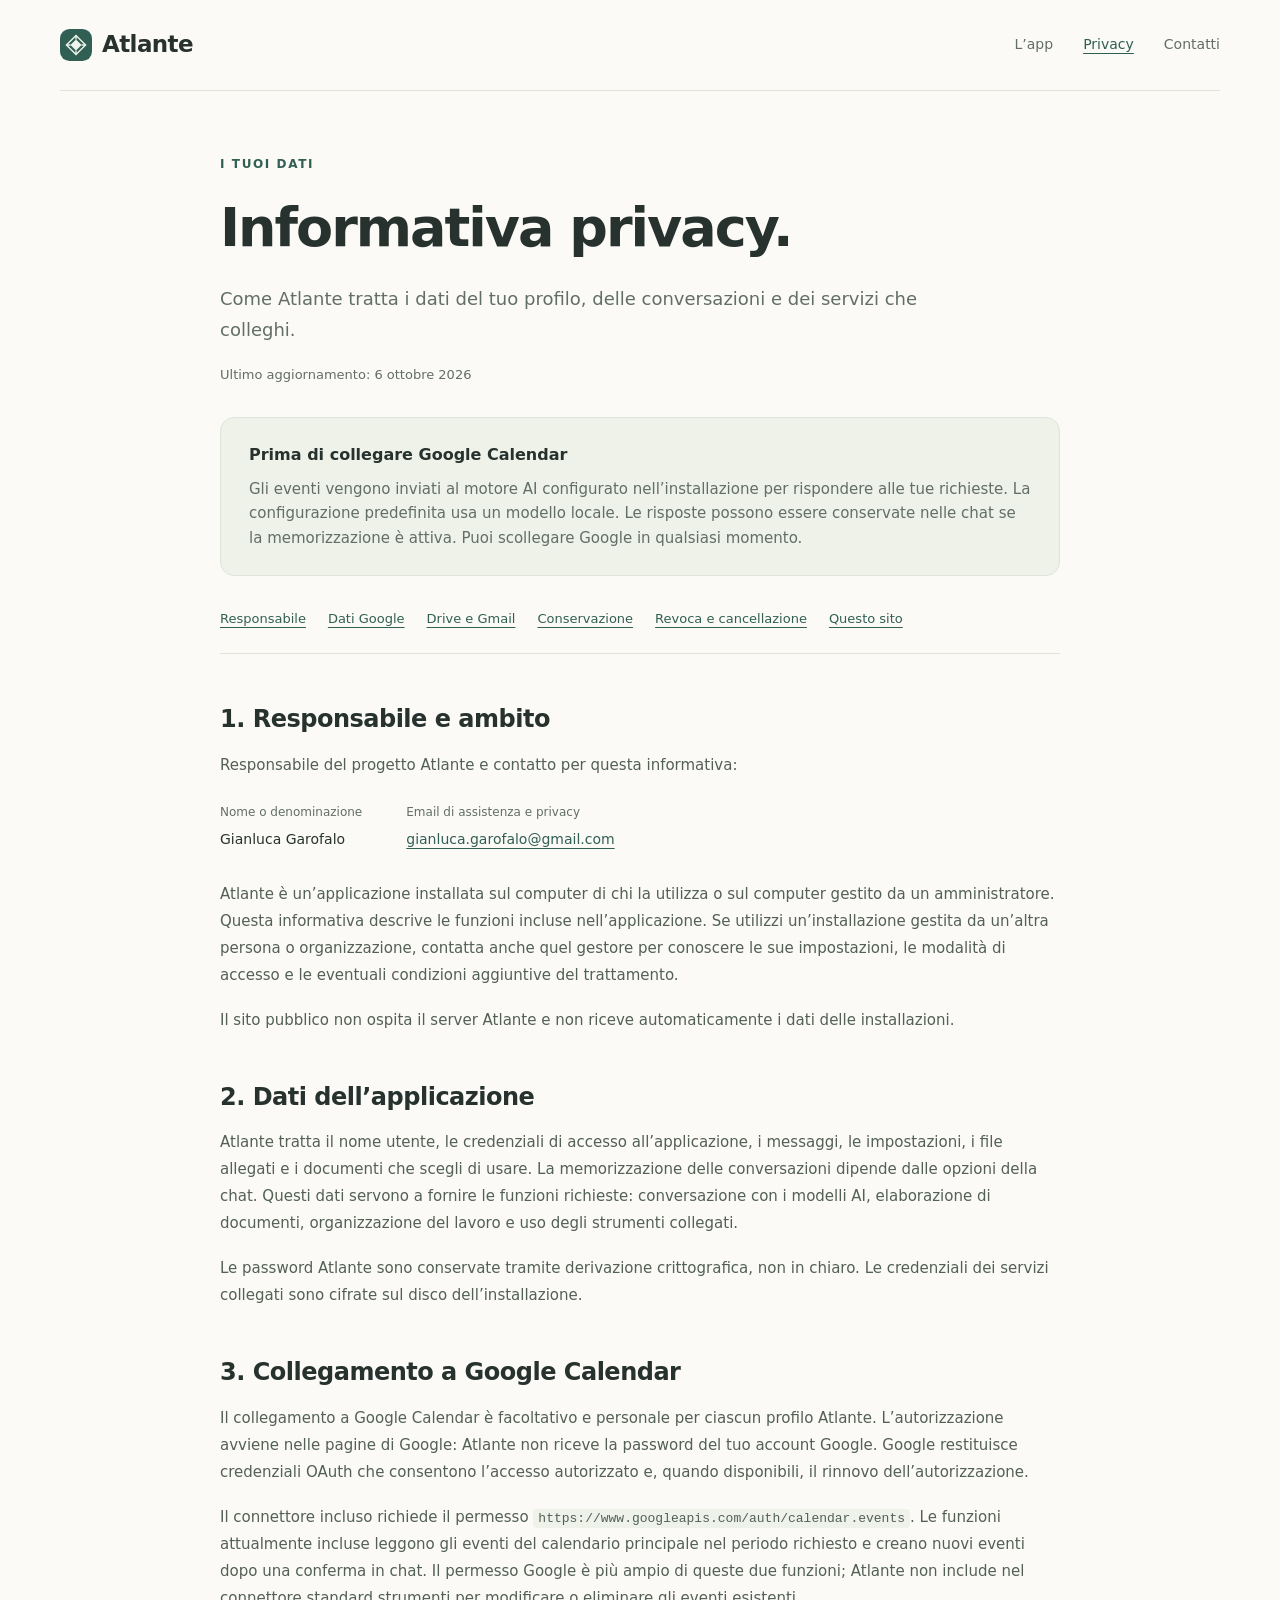
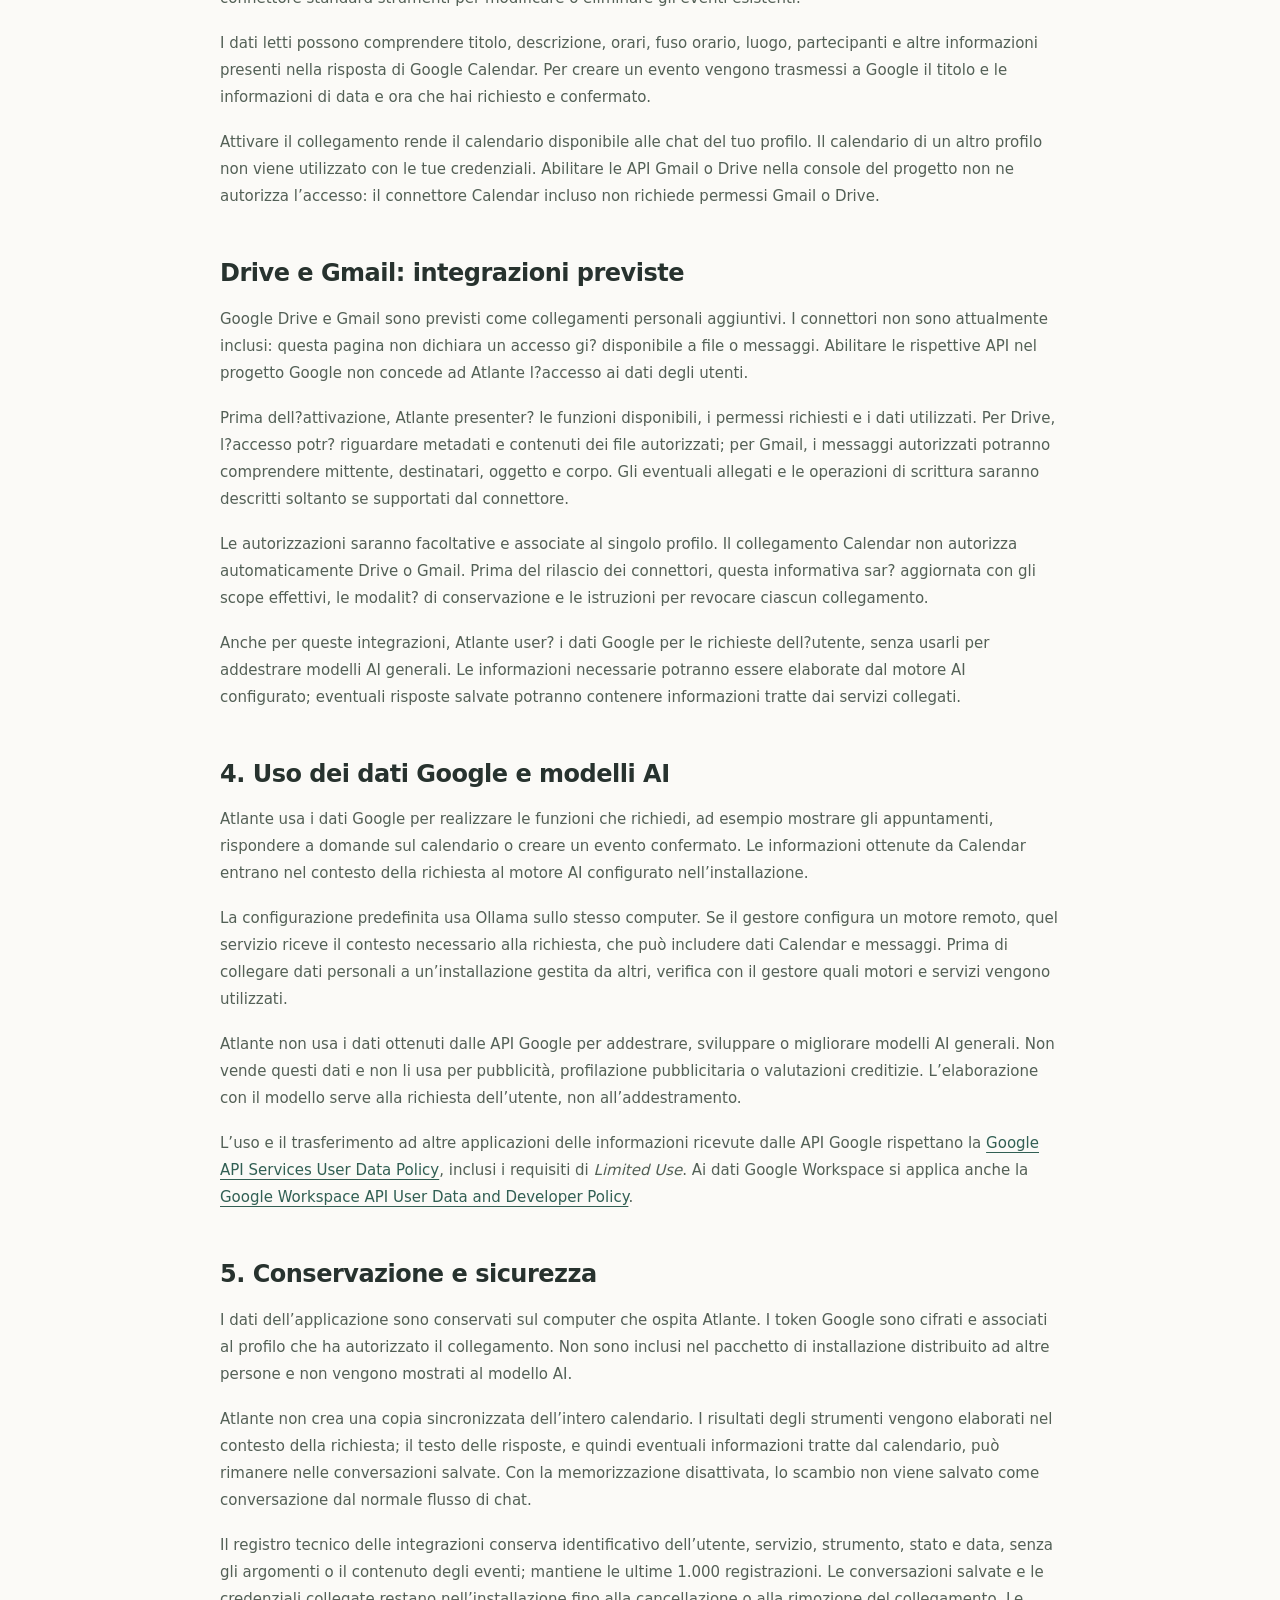
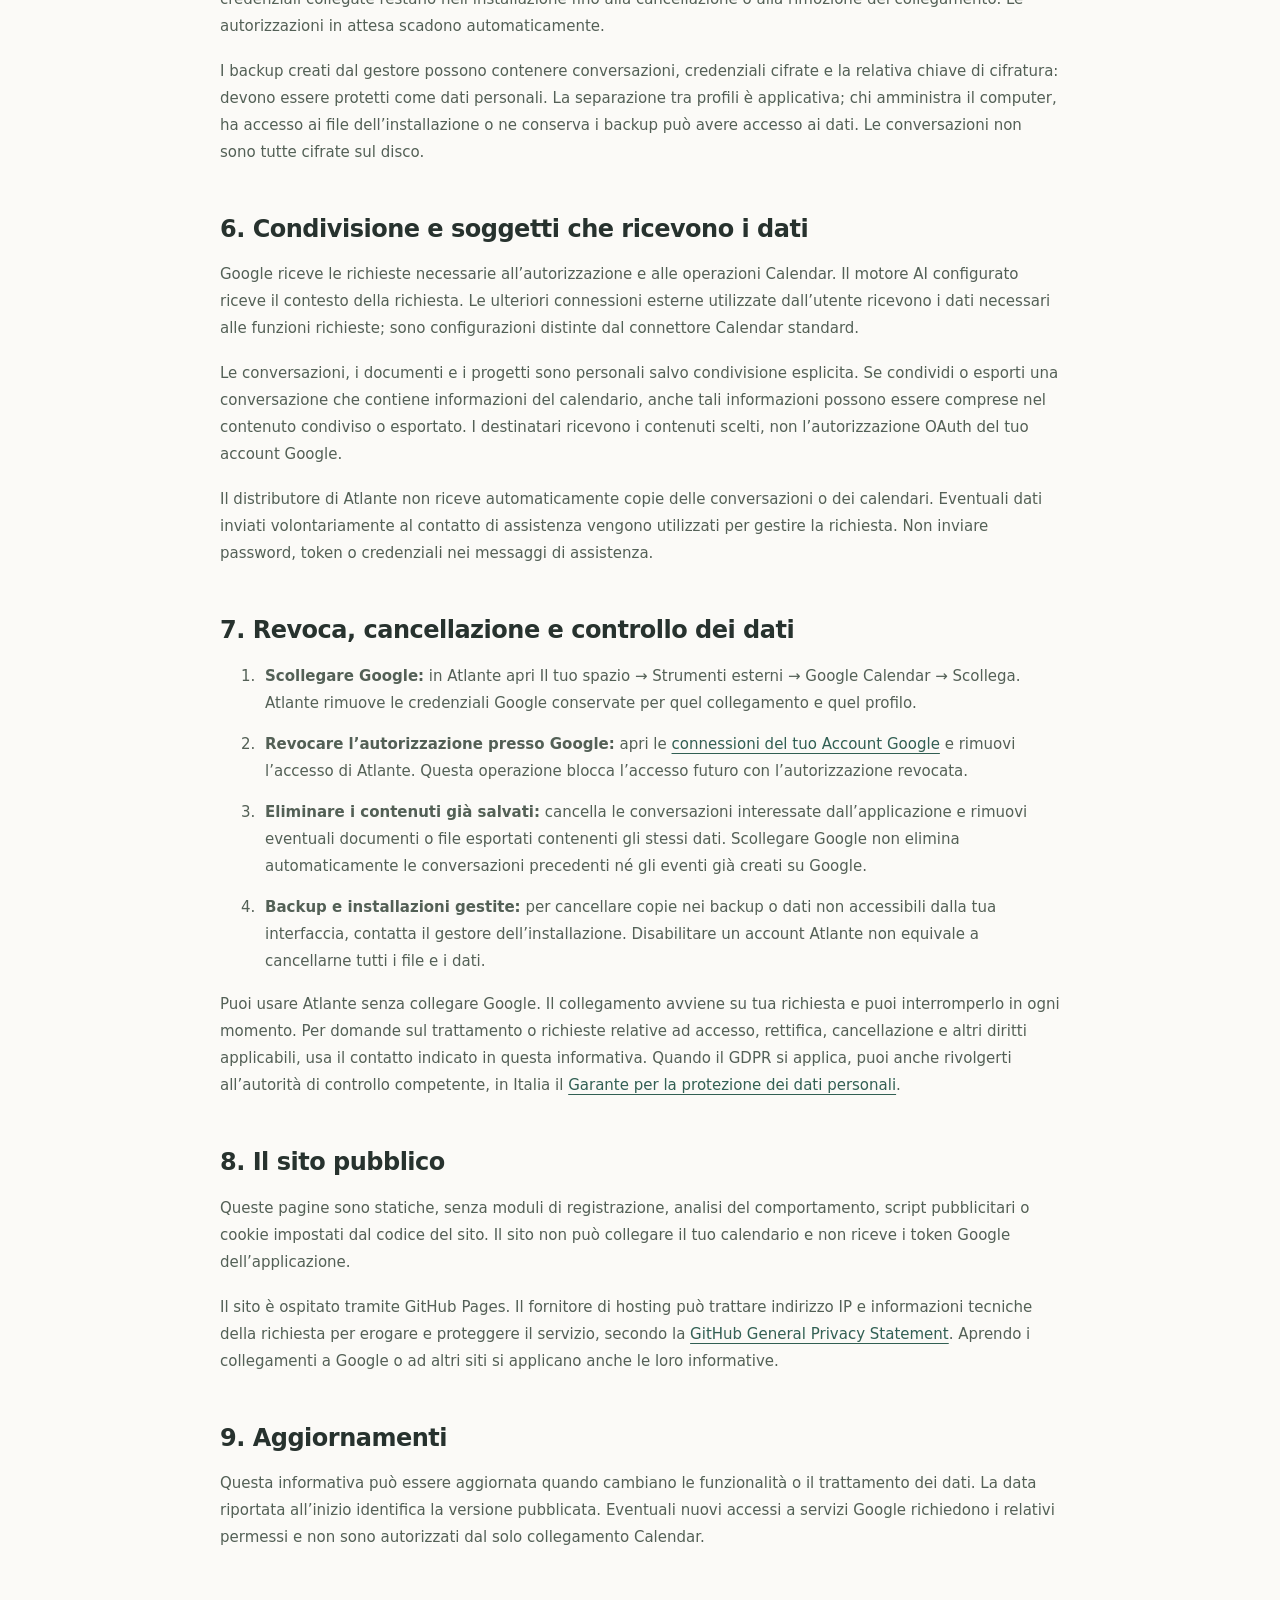
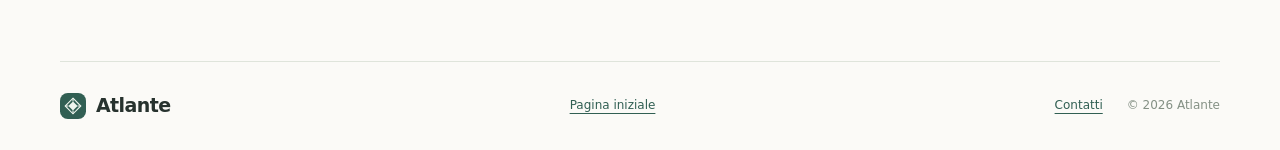
==== privacy.html @ 9aa2f5c4 "primo upload" ====
<!doctype html>
<html lang="it">
<head><meta charset="utf-8"><meta name="viewport" content="width=device-width,initial-scale=1"><meta name="description" content="Come Atlante accede, usa, conserva e condivide i dati dell’app e di Google Calendar."><meta name="theme-color" content="#315f53"><title>Informativa privacy — Atlante</title><link rel="icon" href="assets/mark.svg" type="image/svg+xml"><link rel="stylesheet" href="assets/style.css"></head>
<body><a class="skip" href="#contenuto">Vai al contenuto</a><header class="header wrap"><a class="brand" href="index.html"><img src="assets/mark.svg" alt="" width="32" height="32">Atlante</a><nav aria-label="Navigazione principale"><a href="index.html">L’app</a><a href="privacy.html" aria-current="page">Privacy</a><a href="index.html#contatti">Contatti</a></nav></header>
<main id="contenuto" class="wrap legal"><div class="legal-heading"><p class="eyebrow">I tuoi dati</p><h1>Informativa privacy.</h1><p class="lead">Come Atlante tratta i dati del tuo profilo, delle conversazioni e dei servizi che colleghi.</p><p class="updated">Ultimo aggiornamento: 6 ottobre 2026</p></div>
<aside class="legal-summary" aria-label="Punti principali"><strong>Prima di collegare Google Calendar</strong><p>Gli eventi vengono inviati al motore AI configurato nell’installazione per rispondere alle tue richieste. La configurazione predefinita usa un modello locale. Le risposte possono essere conservate nelle chat se la memorizzazione è attiva. Puoi scollegare Google in qualsiasi momento.</p></aside>
<nav class="contents" aria-label="Indice informativa"><a href="#responsabile">Responsabile</a><a href="#google">Dati Google</a><a href="#drive-gmail">Drive e Gmail</a><a href="#conservazione">Conservazione</a><a href="#controllo">Revoca e cancellazione</a><a href="#sito">Questo sito</a></nav>
<section id="responsabile"><h2>1. Responsabile e ambito</h2><p>Responsabile del progetto Atlante e contatto per questa informativa:</p><dl class="contact-details"><div><dt>Nome o denominazione</dt><dd data-owner>Gianluca Garofalo</dd></div><div><dt>Email di assistenza e privacy</dt><dd data-email><a href="mailto:gianluca.garofalo@gmail.com">gianluca.garofalo@gmail.com</a></dd></div></dl><p>Atlante è un’applicazione installata sul computer di chi la utilizza o sul computer gestito da un amministratore. Questa informativa descrive le funzioni incluse nell’applicazione. Se utilizzi un’installazione gestita da un’altra persona o organizzazione, contatta anche quel gestore per conoscere le sue impostazioni, le modalità di accesso e le eventuali condizioni aggiuntive del trattamento.</p><p>Il sito pubblico non ospita il server Atlante e non riceve automaticamente i dati delle installazioni.</p></section>
<section><h2>2. Dati dell’applicazione</h2><p>Atlante tratta il nome utente, le credenziali di accesso all’applicazione, i messaggi, le impostazioni, i file allegati e i documenti che scegli di usare. La memorizzazione delle conversazioni dipende dalle opzioni della chat. Questi dati servono a fornire le funzioni richieste: conversazione con i modelli AI, elaborazione di documenti, organizzazione del lavoro e uso degli strumenti collegati.</p><p>Le password Atlante sono conservate tramite derivazione crittografica, non in chiaro. Le credenziali dei servizi collegati sono cifrate sul disco dell’installazione.</p></section>
<section id="google"><h2>3. Collegamento a Google Calendar</h2><p>Il collegamento a Google Calendar è facoltativo e personale per ciascun profilo Atlante. L’autorizzazione avviene nelle pagine di Google: Atlante non riceve la password del tuo account Google. Google restituisce credenziali OAuth che consentono l’accesso autorizzato e, quando disponibili, il rinnovo dell’autorizzazione.</p><p>Il connettore incluso richiede il permesso <code>https://www.googleapis.com/auth/calendar.events</code>. Le funzioni attualmente incluse leggono gli eventi del calendario principale nel periodo richiesto e creano nuovi eventi dopo una conferma in chat. Il permesso Google è più ampio di queste due funzioni; Atlante non include nel connettore standard strumenti per modificare o eliminare gli eventi esistenti.</p><p>I dati letti possono comprendere titolo, descrizione, orari, fuso orario, luogo, partecipanti e altre informazioni presenti nella risposta di Google Calendar. Per creare un evento vengono trasmessi a Google il titolo e le informazioni di data e ora che hai richiesto e confermato.</p><p>Attivare il collegamento rende il calendario disponibile alle chat del tuo profilo. Il calendario di un altro profilo non viene utilizzato con le tue credenziali. Abilitare le API Gmail o Drive nella console del progetto non ne autorizza l’accesso: il connettore Calendar incluso non richiede permessi Gmail o Drive.</p></section>
<section id="drive-gmail"><h2>Drive e Gmail: integrazioni previste</h2><p>Google Drive e Gmail sono previsti come collegamenti personali aggiuntivi. I connettori non sono attualmente inclusi: questa pagina non dichiara un accesso gi? disponibile a file o messaggi. Abilitare le rispettive API nel progetto Google non concede ad Atlante l?accesso ai dati degli utenti.</p><p>Prima dell?attivazione, Atlante presenter? le funzioni disponibili, i permessi richiesti e i dati utilizzati. Per Drive, l?accesso potr? riguardare metadati e contenuti dei file autorizzati; per Gmail, i messaggi autorizzati potranno comprendere mittente, destinatari, oggetto e corpo. Gli eventuali allegati e le operazioni di scrittura saranno descritti soltanto se supportati dal connettore.</p><p>Le autorizzazioni saranno facoltative e associate al singolo profilo. Il collegamento Calendar non autorizza automaticamente Drive o Gmail. Prima del rilascio dei connettori, questa informativa sar? aggiornata con gli scope effettivi, le modalit? di conservazione e le istruzioni per revocare ciascun collegamento.</p><p>Anche per queste integrazioni, Atlante user? i dati Google per le richieste dell?utente, senza usarli per addestrare modelli AI generali. Le informazioni necessarie potranno essere elaborate dal motore AI configurato; eventuali risposte salvate potranno contenere informazioni tratte dai servizi collegati.</p></section>
<section><h2>4. Uso dei dati Google e modelli AI</h2><p>Atlante usa i dati Google per realizzare le funzioni che richiedi, ad esempio mostrare gli appuntamenti, rispondere a domande sul calendario o creare un evento confermato. Le informazioni ottenute da Calendar entrano nel contesto della richiesta al motore AI configurato nell’installazione.</p><p>La configurazione predefinita usa Ollama sullo stesso computer. Se il gestore configura un motore remoto, quel servizio riceve il contesto necessario alla richiesta, che può includere dati Calendar e messaggi. Prima di collegare dati personali a un’installazione gestita da altri, verifica con il gestore quali motori e servizi vengono utilizzati.</p><p>Atlante non usa i dati ottenuti dalle API Google per addestrare, sviluppare o migliorare modelli AI generali. Non vende questi dati e non li usa per pubblicità, profilazione pubblicitaria o valutazioni creditizie. L’elaborazione con il modello serve alla richiesta dell’utente, non all’addestramento.</p><p>L’uso e il trasferimento ad altre applicazioni delle informazioni ricevute dalle API Google rispettano la <a href="https://developers.google.com/terms/api-services-user-data-policy">Google API Services User Data Policy</a>, inclusi i requisiti di <em>Limited Use</em>. Ai dati Google Workspace si applica anche la <a href="https://developers.google.com/workspace/workspace-api-user-data-developer-policy">Google Workspace API User Data and Developer Policy</a>.</p></section>
<section id="conservazione"><h2>5. Conservazione e sicurezza</h2><p>I dati dell’applicazione sono conservati sul computer che ospita Atlante. I token Google sono cifrati e associati al profilo che ha autorizzato il collegamento. Non sono inclusi nel pacchetto di installazione distribuito ad altre persone e non vengono mostrati al modello AI.</p><p>Atlante non crea una copia sincronizzata dell’intero calendario. I risultati degli strumenti vengono elaborati nel contesto della richiesta; il testo delle risposte, e quindi eventuali informazioni tratte dal calendario, può rimanere nelle conversazioni salvate. Con la memorizzazione disattivata, lo scambio non viene salvato come conversazione dal normale flusso di chat.</p><p>Il registro tecnico delle integrazioni conserva identificativo dell’utente, servizio, strumento, stato e data, senza gli argomenti o il contenuto degli eventi; mantiene le ultime 1.000 registrazioni. Le conversazioni salvate e le credenziali collegate restano nell’installazione fino alla cancellazione o alla rimozione del collegamento. Le autorizzazioni in attesa scadono automaticamente.</p><p>I backup creati dal gestore possono contenere conversazioni, credenziali cifrate e la relativa chiave di cifratura: devono essere protetti come dati personali. La separazione tra profili è applicativa; chi amministra il computer, ha accesso ai file dell’installazione o ne conserva i backup può avere accesso ai dati. Le conversazioni non sono tutte cifrate sul disco.</p></section>
<section><h2>6. Condivisione e soggetti che ricevono i dati</h2><p>Google riceve le richieste necessarie all’autorizzazione e alle operazioni Calendar. Il motore AI configurato riceve il contesto della richiesta. Le ulteriori connessioni esterne utilizzate dall’utente ricevono i dati necessari alle funzioni richieste; sono configurazioni distinte dal connettore Calendar standard.</p><p>Le conversazioni, i documenti e i progetti sono personali salvo condivisione esplicita. Se condividi o esporti una conversazione che contiene informazioni del calendario, anche tali informazioni possono essere comprese nel contenuto condiviso o esportato. I destinatari ricevono i contenuti scelti, non l’autorizzazione OAuth del tuo account Google.</p><p>Il distributore di Atlante non riceve automaticamente copie delle conversazioni o dei calendari. Eventuali dati inviati volontariamente al contatto di assistenza vengono utilizzati per gestire la richiesta. Non inviare password, token o credenziali nei messaggi di assistenza.</p></section>
<section id="controllo"><h2>7. Revoca, cancellazione e controllo dei dati</h2><ol><li><strong>Scollegare Google:</strong> in Atlante apri Il tuo spazio → Strumenti esterni → Google Calendar → Scollega. Atlante rimuove le credenziali Google conservate per quel collegamento e quel profilo.</li><li><strong>Revocare l’autorizzazione presso Google:</strong> apri le <a href="https://myaccount.google.com/connections">connessioni del tuo Account Google</a> e rimuovi l’accesso di Atlante. Questa operazione blocca l’accesso futuro con l’autorizzazione revocata.</li><li><strong>Eliminare i contenuti già salvati:</strong> cancella le conversazioni interessate dall’applicazione e rimuovi eventuali documenti o file esportati contenenti gli stessi dati. Scollegare Google non elimina automaticamente le conversazioni precedenti né gli eventi già creati su Google.</li><li><strong>Backup e installazioni gestite:</strong> per cancellare copie nei backup o dati non accessibili dalla tua interfaccia, contatta il gestore dell’installazione. Disabilitare un account Atlante non equivale a cancellarne tutti i file e i dati.</li></ol><p>Puoi usare Atlante senza collegare Google. Il collegamento avviene su tua richiesta e puoi interromperlo in ogni momento. Per domande sul trattamento o richieste relative ad accesso, rettifica, cancellazione e altri diritti applicabili, usa il contatto indicato in questa informativa. Quando il GDPR si applica, puoi anche rivolgerti all’autorità di controllo competente, in Italia il <a href="https://www.garanteprivacy.it/">Garante per la protezione dei dati personali</a>.</p></section>
<section id="sito"><h2>8. Il sito pubblico</h2><p>Queste pagine sono statiche, senza moduli di registrazione, analisi del comportamento, script pubblicitari o cookie impostati dal codice del sito. Il sito non può collegare il tuo calendario e non riceve i token Google dell’applicazione.</p><p>Il sito è ospitato tramite GitHub Pages. Il fornitore di hosting può trattare indirizzo IP e informazioni tecniche della richiesta per erogare e proteggere il servizio, secondo la <a href="https://docs.github.com/en/site-policy/privacy-policies/github-general-privacy-statement">GitHub General Privacy Statement</a>. Aprendo i collegamenti a Google o ad altri siti si applicano anche le loro informative.</p></section>
<section><h2>9. Aggiornamenti</h2><p>Questa informativa può essere aggiornata quando cambiano le funzionalità o il trattamento dei dati. La data riportata all’inizio identifica la versione pubblicata. Eventuali nuovi accessi a servizi Google richiedono i relativi permessi e non sono autorizzati dal solo collegamento Calendar.</p></section>
</main><footer class="footer wrap"><a class="brand" href="index.html"><img src="assets/mark.svg" alt="" width="26" height="26">Atlante</a><a href="index.html">Pagina iniziale</a><a href="index.html#contatti">Contatti</a><span>© 2026 Atlante</span></footer></body></html>
---- assets/style.css ----
:root{color-scheme:light;--bg:#fbfaf7;--ink:#27322e;--muted:#626e66;--green:#315f53;--line:#dfe4db;--soft:#eef2e9;--white:#fff;--font:Segoe UI,system-ui,-apple-system,BlinkMacSystemFont,sans-serif}*{box-sizing:border-box}html{scroll-behavior:smooth;scroll-padding-top:24px}body{margin:0;background:var(--bg);color:var(--ink);font-family:var(--font);font-size:16px;line-height:1.65}a{color:var(--green);text-underline-offset:4px}img{max-width:100%;display:block}.wrap{width:min(1160px,calc(100% - 64px));margin-inline:auto}.header{display:flex;align-items:center;justify-content:space-between;gap:24px;padding-block:26px;border-bottom:1px solid var(--line)}.brand{display:inline-flex;align-items:center;gap:10px;color:var(--ink);font-size:23px;font-weight:650;text-decoration:none;letter-spacing:-.6px}.header nav{display:flex;align-items:center;gap:30px;flex-wrap:wrap}.header nav a{font-size:14px;text-decoration:none;color:var(--muted);padding:4px 0}.header nav a:hover,.header nav a[aria-current]{color:var(--green);text-decoration:underline}.skip{position:absolute;left:16px;top:-80px;z-index:10;padding:12px 18px;background:var(--green);color:white;border-radius:8px}.skip:focus{top:12px}a:focus-visible,button:focus-visible{outline:3px solid #8aac91;outline-offset:5px}h1,h2,h3,p{margin-top:0}h1,h2,h3{line-height:1.15}h1{font-size:clamp(42px,5.2vw,64px);font-weight:550;letter-spacing:-2.8px;margin-bottom:24px}h2{font-size:clamp(30px,3.4vw,42px);font-weight:550;letter-spacing:-1.4px;margin-bottom:24px}h3{font-size:20px;font-weight:600;letter-spacing:-.35px;margin-bottom:12px}p{margin-bottom:18px}.eyebrow{display:flex;align-items:center;gap:9px;font-size:12px;text-transform:uppercase;letter-spacing:1.6px;font-weight:650;color:var(--green);margin-bottom:22px}.dot{width:7px;height:7px;background:#73957a;border-radius:50%}.hero{display:grid;grid-template-columns:1.08fr 1fr;gap:54px;align-items:center;padding-block:88px 82px}.lead{font-size:18px;line-height:1.75;color:var(--muted);max-width:560px}.actions{display:flex;align-items:center;flex-wrap:wrap;gap:16px 24px;margin-block:30px 16px}.button{display:inline-flex;align-items:center;justify-content:center;gap:16px;min-height:48px;padding:13px 20px;border-radius:10px;background:var(--green);color:white;text-decoration:none;font-size:14px;font-weight:600;transition:background .16s}.button:hover{background:#23493e}.text-link{font-size:14px;font-weight:600;text-decoration:none;display:inline-flex;align-items:center;gap:9px;min-height:36px}.text-link:hover{text-decoration:underline}.hero-note{font-size:13px;color:var(--muted);margin-bottom:0}.preview{background:white;border:1px solid #d9e2d5;border-radius:24px;overflow:hidden;box-shadow:0 24px 70px #315f5312;transform:rotate(1deg)}.preview-head{display:flex;align-items:center;justify-content:space-between;padding:18px 24px;border-bottom:1px solid var(--line)}.preview-brand{font-size:16px;font-weight:600}.local{font-size:11px;color:var(--muted);display:flex;align-items:center;gap:6px}.local i{width:5px;height:5px;background:var(--green);border-radius:50%}.preview-body{padding:24px}.preview-label{font-size:10px;font-weight:600;letter-spacing:1.7px;color:#849084;margin-bottom:26px}.preview-user{width:fit-content;margin-left:auto;border-radius:16px;background:#eef2e9;padding:12px 15px;font-size:13px}.preview-answer{display:flex;gap:13px;margin:26px 0 35px;font-size:13px}.answer-mark{font-size:22px;line-height:1.2;color:var(--green)}.preview-answer strong{font-weight:600}.preview-answer p{margin-top:9px;color:var(--muted)}.preview-tags{display:flex;flex-wrap:wrap;gap:6px}.preview-tags span{padding:5px 8px;background:#f5f6f1;border:1px solid #e7ebdf;border-radius:6px;font-size:10px}.preview-composer{border:1px solid #dce2d7;border-radius:15px;padding:13px 14px;color:#869085;font-size:12px}.preview-composer>div{display:flex;align-items:center;justify-content:space-between;margin-top:17px;color:var(--green)}.preview-send{display:grid;place-items:center;background:var(--green);color:white;border-radius:50%;width:29px;height:29px;font-size:17px}.preview-caption{font-size:10px;margin:12px 0 0;color:#899184}.intro-strip{background:var(--soft);border-block:1px solid var(--line)}.intro-strip>.wrap{display:grid;grid-template-columns:1fr 1fr;gap:64px;padding-block:30px;align-items:center}.intro-strip p{margin:0;font-size:15px;color:var(--muted)}.intro-strip p:first-child{font-size:21px;line-height:1.5;color:var(--ink)}.intro-strip strong{font-weight:550}.section{padding-block:72px}.section-heading{max-width:650px;margin-bottom:32px}.cards{display:grid;grid-template-columns:repeat(3,1fr);gap:18px}.card{background:white;border:1px solid var(--line);border-radius:16px;padding:30px 26px}.card-icon{display:grid;place-items:center;width:42px;height:42px;background:var(--soft);color:var(--green);border-radius:12px;font-size:25px;margin-bottom:26px}.card p{font-size:15px;color:var(--muted);margin-bottom:0}.calendar-section{display:grid;grid-template-columns:1.05fr 1fr;gap:80px;border-top:1px solid var(--line)}.calendar-section>div>p:not(.eyebrow){color:var(--muted)}.steps{margin:12px 0 0;padding:0;list-style:none}.steps li{display:flex;gap:20px;padding:22px 0;border-bottom:1px solid var(--line)}.steps li:first-child{padding-top:0}.steps li:last-child{border-bottom:0}.steps li>span{flex:none;display:grid;place-items:center;align-self:flex-start;width:38px;height:38px;border-radius:50%;background:var(--soft);color:var(--green);font-size:12px;font-weight:600}.steps h3{font-size:18px;margin-bottom:8px}.steps p{font-size:14px;color:var(--muted);margin:0}.how-panel{display:grid;grid-template-columns:1fr 1.25fr;gap:70px;background:var(--green);color:#f6f8f2;border-radius:22px;padding:45px}.how-panel .eyebrow{color:#b9d0bb}.how-panel p:not(.eyebrow){font-size:15px;color:#dae5dc}.how-panel p:last-child{margin-bottom:0}.contact-section{padding-top:30px}.contact-section>p:not(.eyebrow){color:var(--muted)}.contact-details{display:flex;flex-wrap:wrap;gap:18px 44px;margin:24px 0 30px}.contact-details div{min-width:0}.contact-details dt{font-size:12px;color:var(--muted);margin-bottom:5px}.contact-details dd{margin:0;font-size:14px;overflow-wrap:anywhere}.footer{display:flex;align-items:center;flex-wrap:wrap;gap:18px 24px;padding-block:28px;border-top:1px solid var(--line);font-size:12px;color:var(--muted)}.footer .brand{font-size:19px}.footer p{margin:0}.footer>a:not(.brand){margin-left:auto}.footer>span{color:#849084}.legal{max-width:840px;padding-block:64px 76px}.legal-heading h1{font-size:clamp(36px,5vw,54px);letter-spacing:-2px}.legal-heading .lead{max-width:700px}.updated{font-size:13px;color:var(--muted)}.legal-summary{padding:24px 28px;background:var(--soft);border:1px solid var(--line);border-radius:14px;margin:32px 0}.legal-summary p{font-size:15px;color:var(--muted);margin:8px 0 0}.contents{display:flex;flex-wrap:wrap;gap:8px 22px;border-bottom:1px solid var(--line);padding-bottom:24px;margin-bottom:36px}.contents a{font-size:13px}.legal section{padding-block:16px}.legal section h2{font-size:24px;letter-spacing:-.5px;margin-bottom:18px}.legal section p,.legal section li{font-size:15px;color:#536056;line-height:1.8}.legal section li{padding-left:5px;margin-bottom:14px}.legal code{font-family:Consolas,monospace;font-size:13px;overflow-wrap:anywhere;background:#eef2e9;border-radius:4px;padding:2px 5px}.legal a{overflow-wrap:anywhere}
@media(max-width:900px){.hero{gap:30px;padding-block:60px}.hero h1{font-size:48px}.hero .lead{font-size:16px}.calendar-section{gap:42px}.how-panel{gap:35px;padding:32px}.cards{gap:12px}.card{padding:25px 20px}}@media(max-width:700px){.wrap{width:calc(100% - 36px)}.header{align-items:flex-start;gap:20px;padding-block:20px}.header nav{gap:10px 18px;justify-content:flex-end;max-width:220px}.header nav a{font-size:12px}.brand{font-size:21px;gap:8px}.brand img{width:28px;height:28px}.hero{grid-template-columns:1fr;gap:40px;padding-block:48px}.hero h1{font-size:clamp(38px,9vw,52px);letter-spacing:-1.8px}.hero .lead{font-size:17px}.preview{transform:none;max-width:480px;width:100%;margin-inline:auto}.intro-strip>.wrap{grid-template-columns:1fr;gap:16px;padding-block:26px}.intro-strip p:first-child{font-size:19px}.section{padding-block:44px}.cards{grid-template-columns:1fr;gap:14px}.card{padding:24px}.card-icon{margin-bottom:18px}.calendar-section{grid-template-columns:1fr;gap:30px}.how-panel{grid-template-columns:1fr;gap:14px;padding:28px 24px;border-radius:16px}.contact-section{padding-top:10px}.footer{gap:14px 20px}.footer>a:not(.brand){margin-left:0}.footer p{width:calc(100% - 130px)}.legal{padding-block:42px}.legal-summary{padding:21px}.legal section h2{font-size:23px}.legal section p,.legal section li{font-size:15px}.contact-details{gap:18px}}@media(max-width:380px){.header nav{max-width:180px;gap:8px 14px}.preview-body{padding:20px}.preview-head{padding:16px 20px}.hero .actions{align-items:flex-start;flex-direction:column;gap:10px}.footer p{width:100%}.contact-details{flex-direction:column}}@media(prefers-reduced-motion:reduce){html{scroll-behavior:auto}*{transition:none!important}}
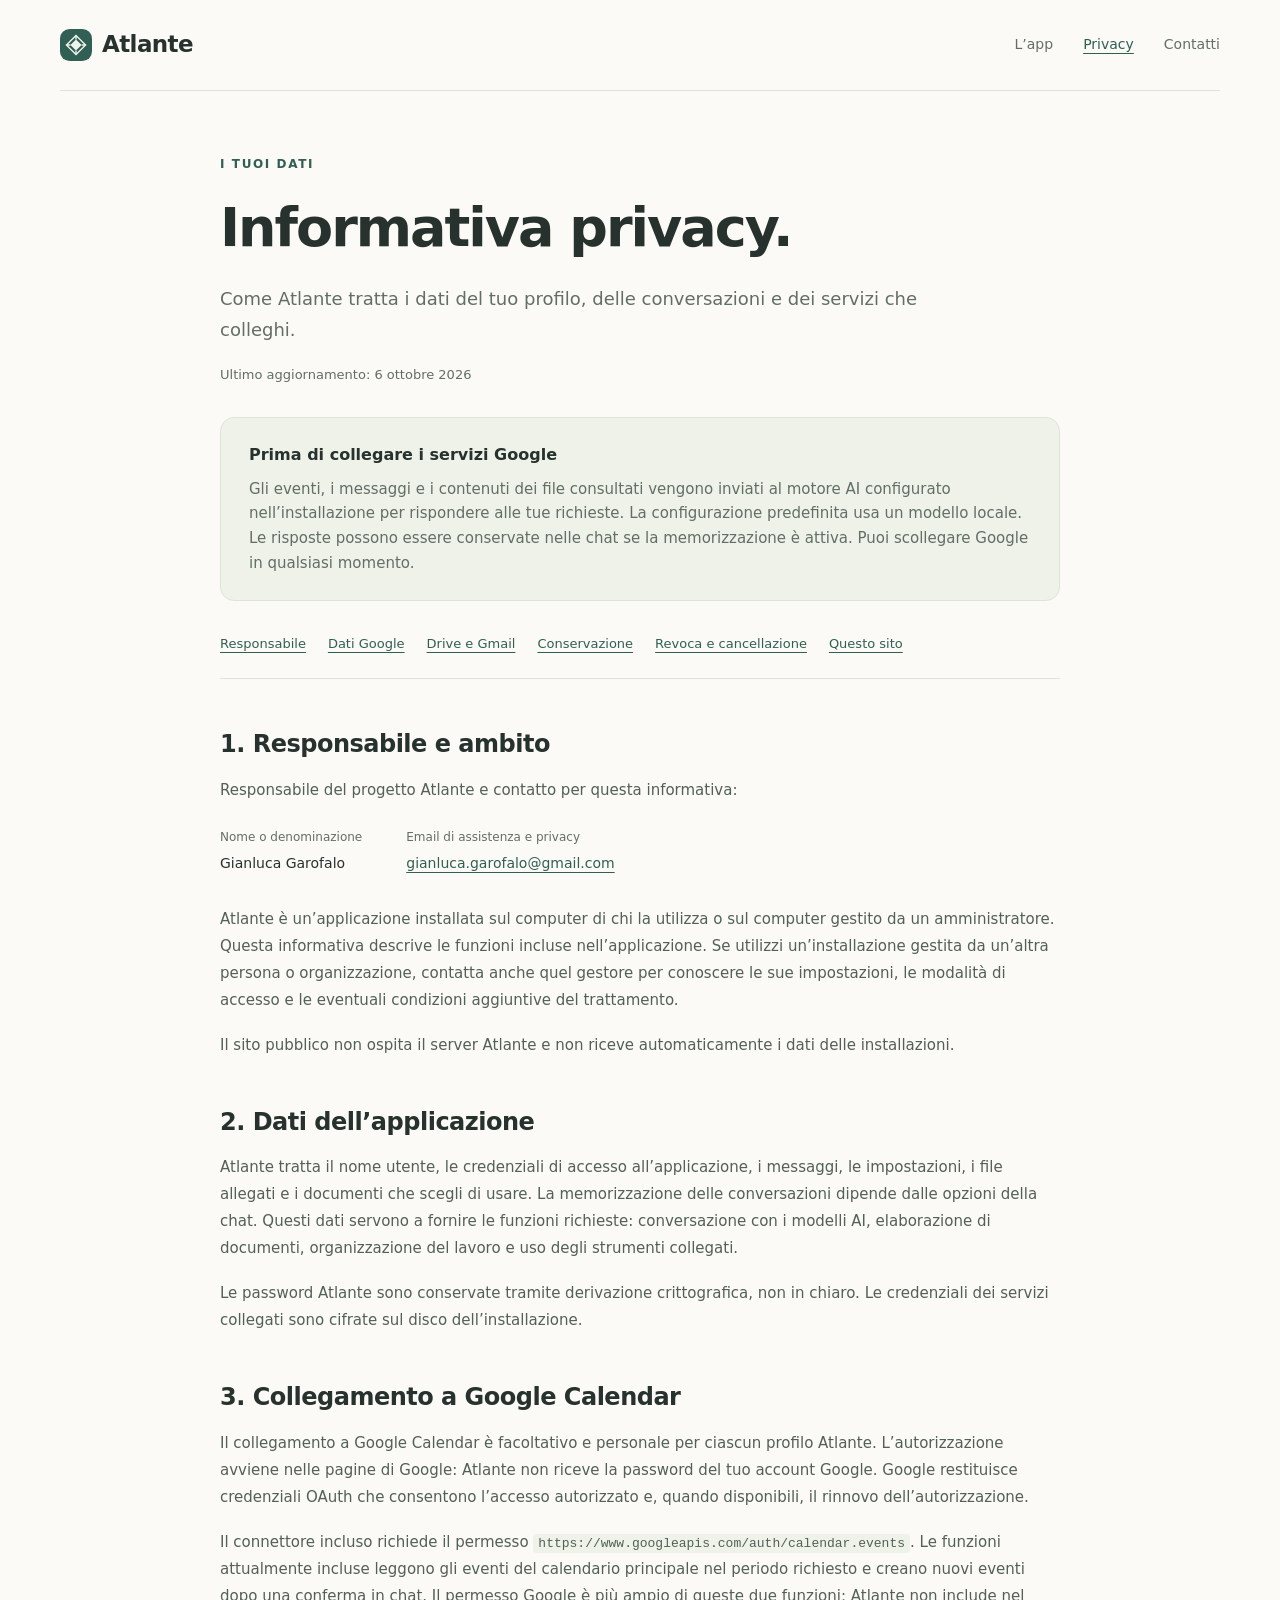
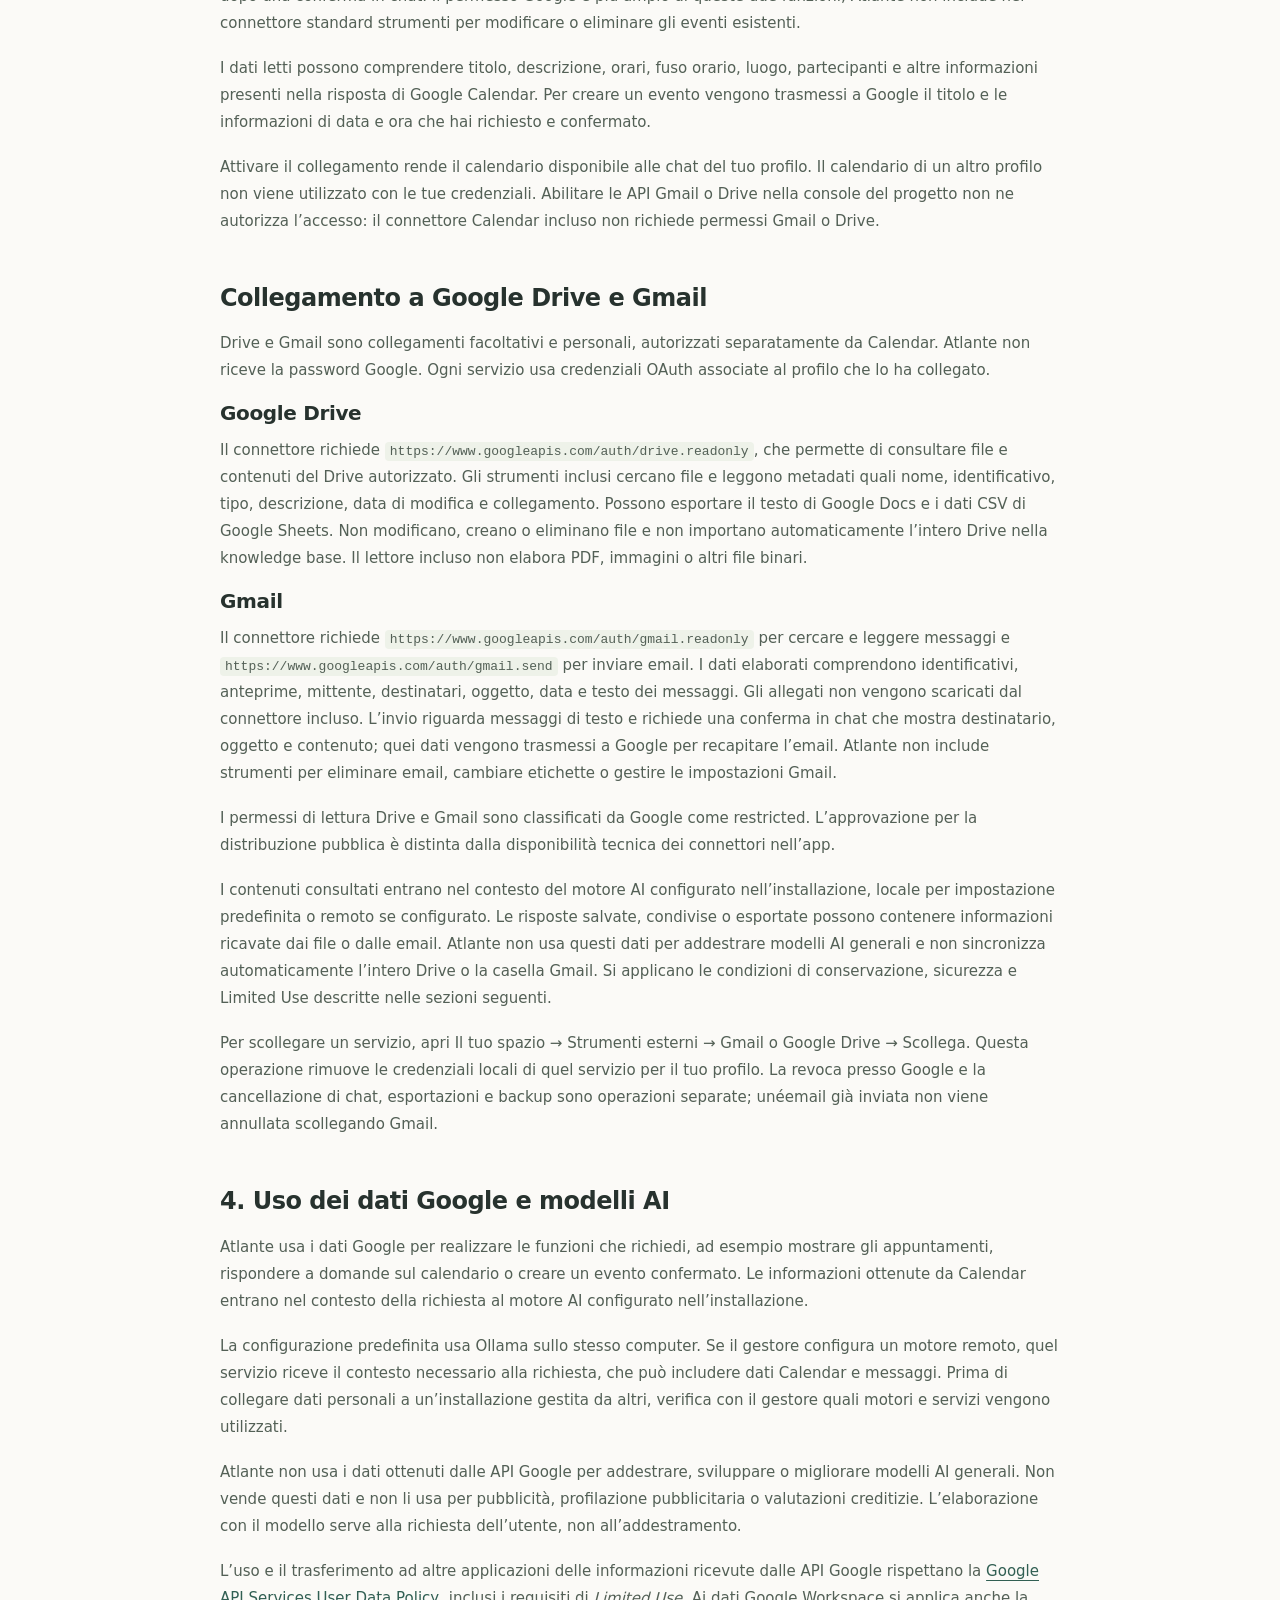
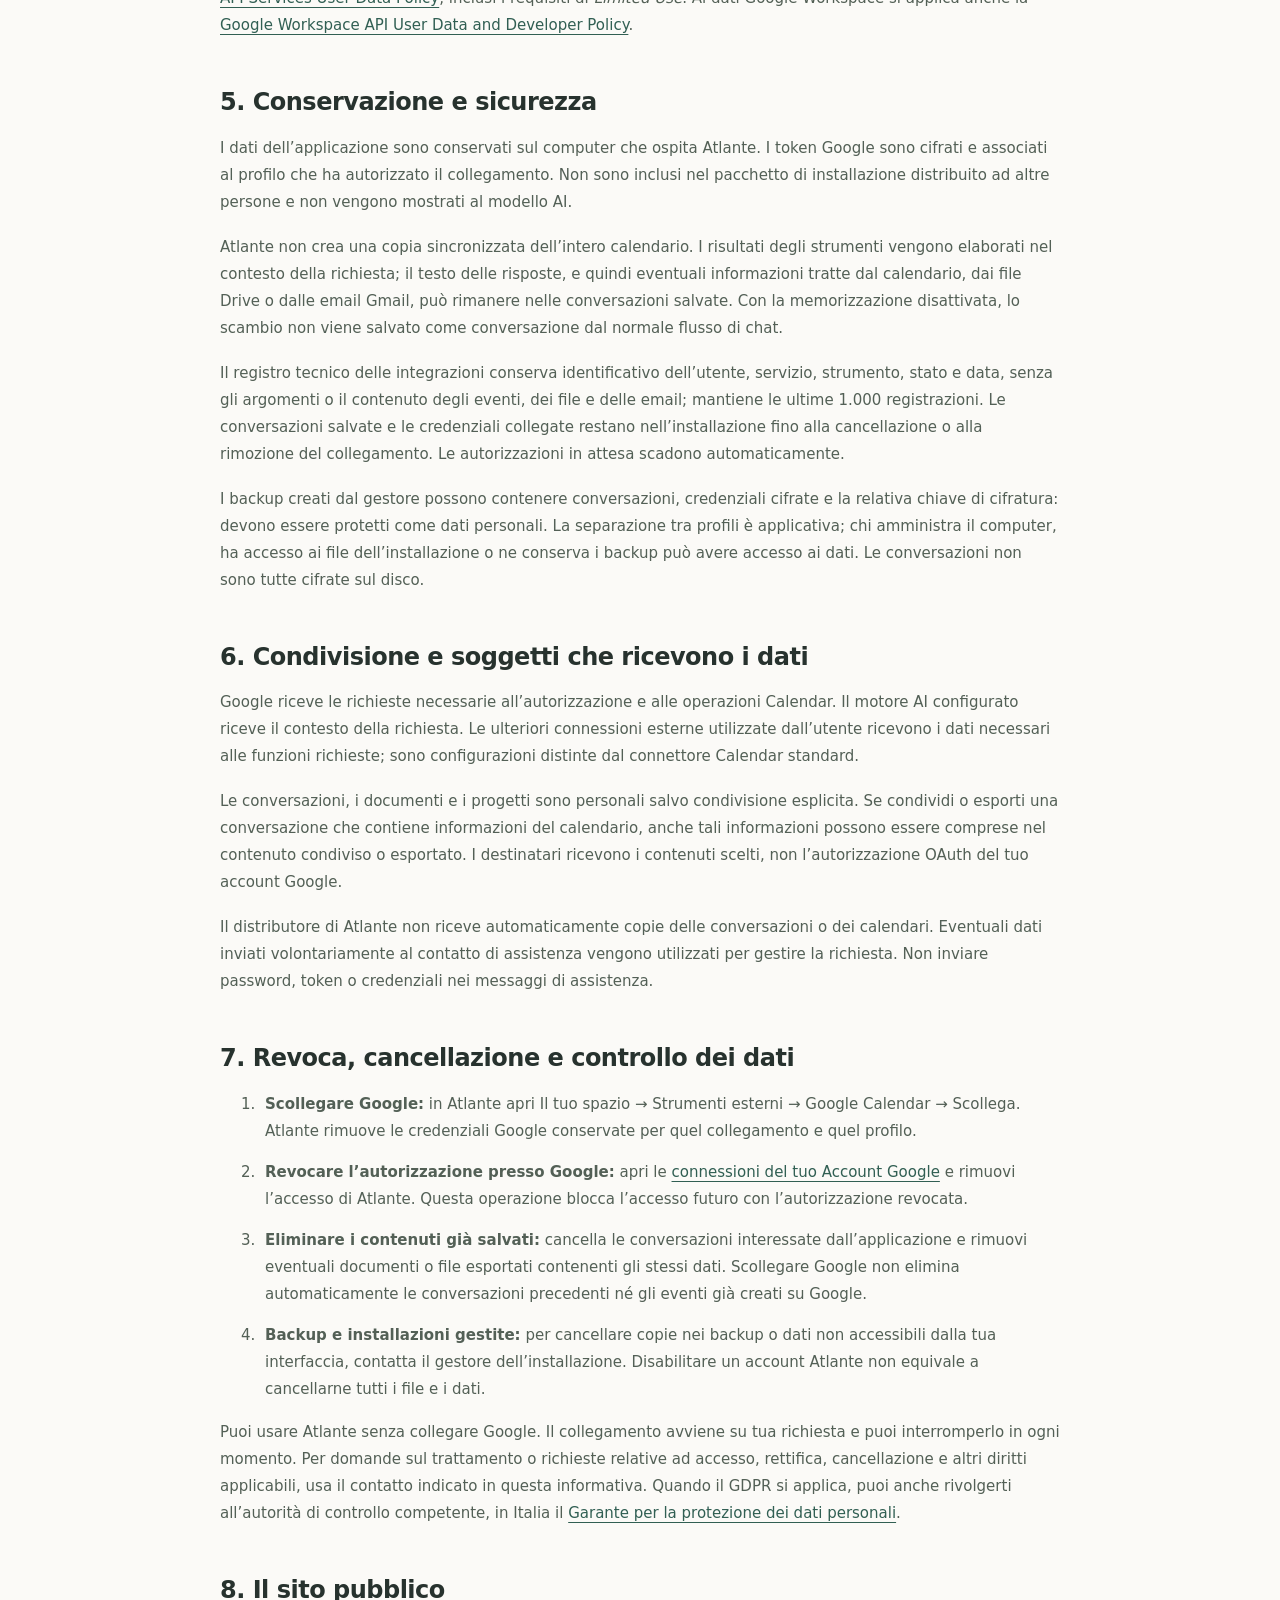
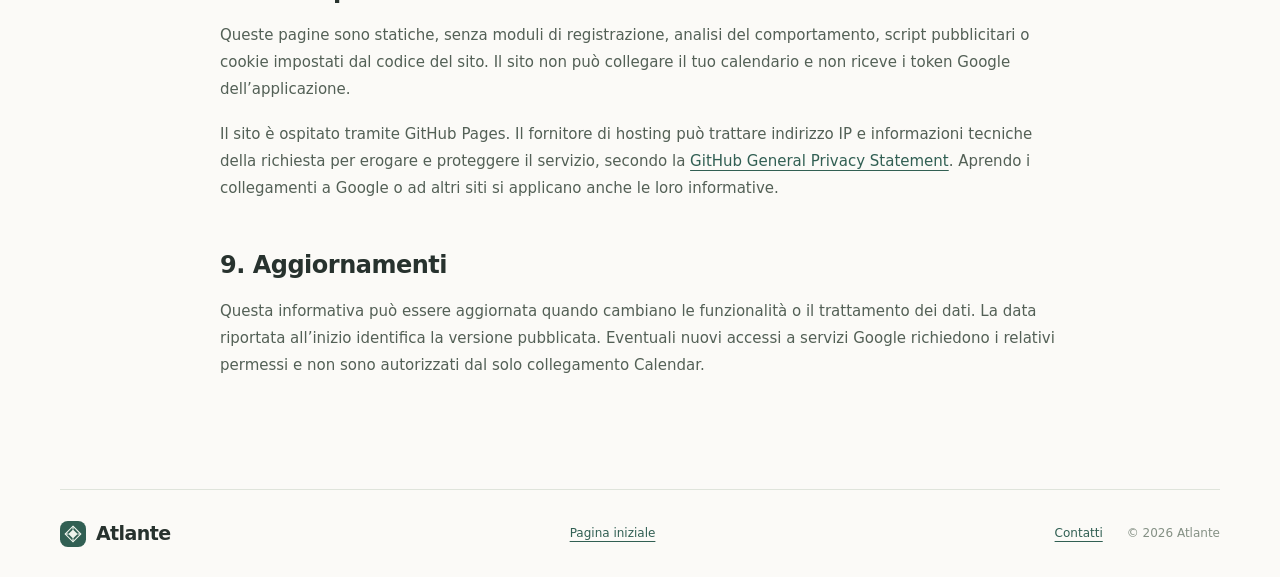
==== commit 1a8fb7c3: "secondo upload" ====
--- a/privacy.html
+++ b/privacy.html
@@ -3,14 +3,14 @@
 <head><meta charset="utf-8"><meta name="viewport" content="width=device-width,initial-scale=1"><meta name="description" content="Come Atlante accede, usa, conserva e condivide i dati dell’app e di Google Calendar."><meta name="theme-color" content="#315f53"><title>Informativa privacy — Atlante</title><link rel="icon" href="assets/mark.svg" type="image/svg+xml"><link rel="stylesheet" href="assets/style.css"></head>
 <body><a class="skip" href="#contenuto">Vai al contenuto</a><header class="header wrap"><a class="brand" href="index.html"><img src="assets/mark.svg" alt="" width="32" height="32">Atlante</a><nav aria-label="Navigazione principale"><a href="index.html">L’app</a><a href="privacy.html" aria-current="page">Privacy</a><a href="index.html#contatti">Contatti</a></nav></header>
 <main id="contenuto" class="wrap legal"><div class="legal-heading"><p class="eyebrow">I tuoi dati</p><h1>Informativa privacy.</h1><p class="lead">Come Atlante tratta i dati del tuo profilo, delle conversazioni e dei servizi che colleghi.</p><p class="updated">Ultimo aggiornamento: 6 ottobre 2026</p></div>
-<aside class="legal-summary" aria-label="Punti principali"><strong>Prima di collegare Google Calendar</strong><p>Gli eventi vengono inviati al motore AI configurato nell’installazione per rispondere alle tue richieste. La configurazione predefinita usa un modello locale. Le risposte possono essere conservate nelle chat se la memorizzazione è attiva. Puoi scollegare Google in qualsiasi momento.</p></aside>
+<aside class="legal-summary" aria-label="Punti principali"><strong>Prima di collegare i servizi Google</strong><p>Gli eventi, i messaggi e i contenuti dei file consultati vengono inviati al motore AI configurato nell’installazione per rispondere alle tue richieste. La configurazione predefinita usa un modello locale. Le risposte possono essere conservate nelle chat se la memorizzazione è attiva. Puoi scollegare Google in qualsiasi momento.</p></aside>
 <nav class="contents" aria-label="Indice informativa"><a href="#responsabile">Responsabile</a><a href="#google">Dati Google</a><a href="#drive-gmail">Drive e Gmail</a><a href="#conservazione">Conservazione</a><a href="#controllo">Revoca e cancellazione</a><a href="#sito">Questo sito</a></nav>
 <section id="responsabile"><h2>1. Responsabile e ambito</h2><p>Responsabile del progetto Atlante e contatto per questa informativa:</p><dl class="contact-details"><div><dt>Nome o denominazione</dt><dd data-owner>Gianluca Garofalo</dd></div><div><dt>Email di assistenza e privacy</dt><dd data-email><a href="mailto:gianluca.garofalo@gmail.com">gianluca.garofalo@gmail.com</a></dd></div></dl><p>Atlante è un’applicazione installata sul computer di chi la utilizza o sul computer gestito da un amministratore. Questa informativa descrive le funzioni incluse nell’applicazione. Se utilizzi un’installazione gestita da un’altra persona o organizzazione, contatta anche quel gestore per conoscere le sue impostazioni, le modalità di accesso e le eventuali condizioni aggiuntive del trattamento.</p><p>Il sito pubblico non ospita il server Atlante e non riceve automaticamente i dati delle installazioni.</p></section>
 <section><h2>2. Dati dell’applicazione</h2><p>Atlante tratta il nome utente, le credenziali di accesso all’applicazione, i messaggi, le impostazioni, i file allegati e i documenti che scegli di usare. La memorizzazione delle conversazioni dipende dalle opzioni della chat. Questi dati servono a fornire le funzioni richieste: conversazione con i modelli AI, elaborazione di documenti, organizzazione del lavoro e uso degli strumenti collegati.</p><p>Le password Atlante sono conservate tramite derivazione crittografica, non in chiaro. Le credenziali dei servizi collegati sono cifrate sul disco dell’installazione.</p></section>
 <section id="google"><h2>3. Collegamento a Google Calendar</h2><p>Il collegamento a Google Calendar è facoltativo e personale per ciascun profilo Atlante. L’autorizzazione avviene nelle pagine di Google: Atlante non riceve la password del tuo account Google. Google restituisce credenziali OAuth che consentono l’accesso autorizzato e, quando disponibili, il rinnovo dell’autorizzazione.</p><p>Il connettore incluso richiede il permesso <code>https://www.googleapis.com/auth/calendar.events</code>. Le funzioni attualmente incluse leggono gli eventi del calendario principale nel periodo richiesto e creano nuovi eventi dopo una conferma in chat. Il permesso Google è più ampio di queste due funzioni; Atlante non include nel connettore standard strumenti per modificare o eliminare gli eventi esistenti.</p><p>I dati letti possono comprendere titolo, descrizione, orari, fuso orario, luogo, partecipanti e altre informazioni presenti nella risposta di Google Calendar. Per creare un evento vengono trasmessi a Google il titolo e le informazioni di data e ora che hai richiesto e confermato.</p><p>Attivare il collegamento rende il calendario disponibile alle chat del tuo profilo. Il calendario di un altro profilo non viene utilizzato con le tue credenziali. Abilitare le API Gmail o Drive nella console del progetto non ne autorizza l’accesso: il connettore Calendar incluso non richiede permessi Gmail o Drive.</p></section>
-<section id="drive-gmail"><h2>Drive e Gmail: integrazioni previste</h2><p>Google Drive e Gmail sono previsti come collegamenti personali aggiuntivi. I connettori non sono attualmente inclusi: questa pagina non dichiara un accesso gi? disponibile a file o messaggi. Abilitare le rispettive API nel progetto Google non concede ad Atlante l?accesso ai dati degli utenti.</p><p>Prima dell?attivazione, Atlante presenter? le funzioni disponibili, i permessi richiesti e i dati utilizzati. Per Drive, l?accesso potr? riguardare metadati e contenuti dei file autorizzati; per Gmail, i messaggi autorizzati potranno comprendere mittente, destinatari, oggetto e corpo. Gli eventuali allegati e le operazioni di scrittura saranno descritti soltanto se supportati dal connettore.</p><p>Le autorizzazioni saranno facoltative e associate al singolo profilo. Il collegamento Calendar non autorizza automaticamente Drive o Gmail. Prima del rilascio dei connettori, questa informativa sar? aggiornata con gli scope effettivi, le modalit? di conservazione e le istruzioni per revocare ciascun collegamento.</p><p>Anche per queste integrazioni, Atlante user? i dati Google per le richieste dell?utente, senza usarli per addestrare modelli AI generali. Le informazioni necessarie potranno essere elaborate dal motore AI configurato; eventuali risposte salvate potranno contenere informazioni tratte dai servizi collegati.</p></section>
+<section id="drive-gmail"><h2>Collegamento a Google Drive e Gmail</h2><p>Drive e Gmail sono collegamenti facoltativi e personali, autorizzati separatamente da Calendar. Atlante non riceve la password Google. Ogni servizio usa credenziali OAuth associate al profilo che lo ha collegato.</p><h3>Google Drive</h3><p>Il connettore richiede <code>https://www.googleapis.com/auth/drive.readonly</code>, che permette di consultare file e contenuti del Drive autorizzato. Gli strumenti inclusi cercano file e leggono metadati quali nome, identificativo, tipo, descrizione, data di modifica e collegamento. Possono esportare il testo di Google Docs e i dati CSV di Google Sheets. Non modificano, creano o eliminano file e non importano automaticamente l’intero Drive nella knowledge base. Il lettore incluso non elabora PDF, immagini o altri file binari.</p><h3>Gmail</h3><p>Il connettore richiede <code>https://www.googleapis.com/auth/gmail.readonly</code> per cercare e leggere messaggi e <code>https://www.googleapis.com/auth/gmail.send</code> per inviare email. I dati elaborati comprendono identificativi, anteprime, mittente, destinatari, oggetto, data e testo dei messaggi. Gli allegati non vengono scaricati dal connettore incluso. L’invio riguarda messaggi di testo e richiede una conferma in chat che mostra destinatario, oggetto e contenuto; quei dati vengono trasmessi a Google per recapitare l’email. Atlante non include strumenti per eliminare email, cambiare etichette o gestire le impostazioni Gmail.</p><p>I permessi di lettura Drive e Gmail sono classificati da Google come restricted. L’approvazione per la distribuzione pubblica è distinta dalla disponibilità tecnica dei connettori nell’app.</p><p>I contenuti consultati entrano nel contesto del motore AI configurato nell’installazione, locale per impostazione predefinita o remoto se configurato. Le risposte salvate, condivise o esportate possono contenere informazioni ricavate dai file o dalle email. Atlante non usa questi dati per addestrare modelli AI generali e non sincronizza automaticamente l’intero Drive o la casella Gmail. Si applicano le condizioni di conservazione, sicurezza e Limited Use descritte nelle sezioni seguenti.</p><p>Per scollegare un servizio, apri Il tuo spazio → Strumenti esterni → Gmail o Google Drive → Scollega. Questa operazione rimuove le credenziali locali di quel servizio per il tuo profilo. La revoca presso Google e la cancellazione di chat, esportazioni e backup sono operazioni separate; unéemail già inviata non viene annullata scollegando Gmail.</p></section>
 <section><h2>4. Uso dei dati Google e modelli AI</h2><p>Atlante usa i dati Google per realizzare le funzioni che richiedi, ad esempio mostrare gli appuntamenti, rispondere a domande sul calendario o creare un evento confermato. Le informazioni ottenute da Calendar entrano nel contesto della richiesta al motore AI configurato nell’installazione.</p><p>La configurazione predefinita usa Ollama sullo stesso computer. Se il gestore configura un motore remoto, quel servizio riceve il contesto necessario alla richiesta, che può includere dati Calendar e messaggi. Prima di collegare dati personali a un’installazione gestita da altri, verifica con il gestore quali motori e servizi vengono utilizzati.</p><p>Atlante non usa i dati ottenuti dalle API Google per addestrare, sviluppare o migliorare modelli AI generali. Non vende questi dati e non li usa per pubblicità, profilazione pubblicitaria o valutazioni creditizie. L’elaborazione con il modello serve alla richiesta dell’utente, non all’addestramento.</p><p>L’uso e il trasferimento ad altre applicazioni delle informazioni ricevute dalle API Google rispettano la <a href="https://developers.google.com/terms/api-services-user-data-policy">Google API Services User Data Policy</a>, inclusi i requisiti di <em>Limited Use</em>. Ai dati Google Workspace si applica anche la <a href="https://developers.google.com/workspace/workspace-api-user-data-developer-policy">Google Workspace API User Data and Developer Policy</a>.</p></section>
-<section id="conservazione"><h2>5. Conservazione e sicurezza</h2><p>I dati dell’applicazione sono conservati sul computer che ospita Atlante. I token Google sono cifrati e associati al profilo che ha autorizzato il collegamento. Non sono inclusi nel pacchetto di installazione distribuito ad altre persone e non vengono mostrati al modello AI.</p><p>Atlante non crea una copia sincronizzata dell’intero calendario. I risultati degli strumenti vengono elaborati nel contesto della richiesta; il testo delle risposte, e quindi eventuali informazioni tratte dal calendario, può rimanere nelle conversazioni salvate. Con la memorizzazione disattivata, lo scambio non viene salvato come conversazione dal normale flusso di chat.</p><p>Il registro tecnico delle integrazioni conserva identificativo dell’utente, servizio, strumento, stato e data, senza gli argomenti o il contenuto degli eventi; mantiene le ultime 1.000 registrazioni. Le conversazioni salvate e le credenziali collegate restano nell’installazione fino alla cancellazione o alla rimozione del collegamento. Le autorizzazioni in attesa scadono automaticamente.</p><p>I backup creati dal gestore possono contenere conversazioni, credenziali cifrate e la relativa chiave di cifratura: devono essere protetti come dati personali. La separazione tra profili è applicativa; chi amministra il computer, ha accesso ai file dell’installazione o ne conserva i backup può avere accesso ai dati. Le conversazioni non sono tutte cifrate sul disco.</p></section>
+<section id="conservazione"><h2>5. Conservazione e sicurezza</h2><p>I dati dell’applicazione sono conservati sul computer che ospita Atlante. I token Google sono cifrati e associati al profilo che ha autorizzato il collegamento. Non sono inclusi nel pacchetto di installazione distribuito ad altre persone e non vengono mostrati al modello AI.</p><p>Atlante non crea una copia sincronizzata dell’intero calendario. I risultati degli strumenti vengono elaborati nel contesto della richiesta; il testo delle risposte, e quindi eventuali informazioni tratte dal calendario, dai file Drive o dalle email Gmail, può rimanere nelle conversazioni salvate. Con la memorizzazione disattivata, lo scambio non viene salvato come conversazione dal normale flusso di chat.</p><p>Il registro tecnico delle integrazioni conserva identificativo dell’utente, servizio, strumento, stato e data, senza gli argomenti o il contenuto degli eventi, dei file e delle email; mantiene le ultime 1.000 registrazioni. Le conversazioni salvate e le credenziali collegate restano nell’installazione fino alla cancellazione o alla rimozione del collegamento. Le autorizzazioni in attesa scadono automaticamente.</p><p>I backup creati dal gestore possono contenere conversazioni, credenziali cifrate e la relativa chiave di cifratura: devono essere protetti come dati personali. La separazione tra profili è applicativa; chi amministra il computer, ha accesso ai file dell’installazione o ne conserva i backup può avere accesso ai dati. Le conversazioni non sono tutte cifrate sul disco.</p></section>
 <section><h2>6. Condivisione e soggetti che ricevono i dati</h2><p>Google riceve le richieste necessarie all’autorizzazione e alle operazioni Calendar. Il motore AI configurato riceve il contesto della richiesta. Le ulteriori connessioni esterne utilizzate dall’utente ricevono i dati necessari alle funzioni richieste; sono configurazioni distinte dal connettore Calendar standard.</p><p>Le conversazioni, i documenti e i progetti sono personali salvo condivisione esplicita. Se condividi o esporti una conversazione che contiene informazioni del calendario, anche tali informazioni possono essere comprese nel contenuto condiviso o esportato. I destinatari ricevono i contenuti scelti, non l’autorizzazione OAuth del tuo account Google.</p><p>Il distributore di Atlante non riceve automaticamente copie delle conversazioni o dei calendari. Eventuali dati inviati volontariamente al contatto di assistenza vengono utilizzati per gestire la richiesta. Non inviare password, token o credenziali nei messaggi di assistenza.</p></section>
 <section id="controllo"><h2>7. Revoca, cancellazione e controllo dei dati</h2><ol><li><strong>Scollegare Google:</strong> in Atlante apri Il tuo spazio → Strumenti esterni → Google Calendar → Scollega. Atlante rimuove le credenziali Google conservate per quel collegamento e quel profilo.</li><li><strong>Revocare l’autorizzazione presso Google:</strong> apri le <a href="https://myaccount.google.com/connections">connessioni del tuo Account Google</a> e rimuovi l’accesso di Atlante. Questa operazione blocca l’accesso futuro con l’autorizzazione revocata.</li><li><strong>Eliminare i contenuti già salvati:</strong> cancella le conversazioni interessate dall’applicazione e rimuovi eventuali documenti o file esportati contenenti gli stessi dati. Scollegare Google non elimina automaticamente le conversazioni precedenti né gli eventi già creati su Google.</li><li><strong>Backup e installazioni gestite:</strong> per cancellare copie nei backup o dati non accessibili dalla tua interfaccia, contatta il gestore dell’installazione. Disabilitare un account Atlante non equivale a cancellarne tutti i file e i dati.</li></ol><p>Puoi usare Atlante senza collegare Google. Il collegamento avviene su tua richiesta e puoi interromperlo in ogni momento. Per domande sul trattamento o richieste relative ad accesso, rettifica, cancellazione e altri diritti applicabili, usa il contatto indicato in questa informativa. Quando il GDPR si applica, puoi anche rivolgerti all’autorità di controllo competente, in Italia il <a href="https://www.garanteprivacy.it/">Garante per la protezione dei dati personali</a>.</p></section>
 <section id="sito"><h2>8. Il sito pubblico</h2><p>Queste pagine sono statiche, senza moduli di registrazione, analisi del comportamento, script pubblicitari o cookie impostati dal codice del sito. Il sito non può collegare il tuo calendario e non riceve i token Google dell’applicazione.</p><p>Il sito è ospitato tramite GitHub Pages. Il fornitore di hosting può trattare indirizzo IP e informazioni tecniche della richiesta per erogare e proteggere il servizio, secondo la <a href="https://docs.github.com/en/site-policy/privacy-policies/github-general-privacy-statement">GitHub General Privacy Statement</a>. Aprendo i collegamenti a Google o ad altri siti si applicano anche le loro informative.</p></section>
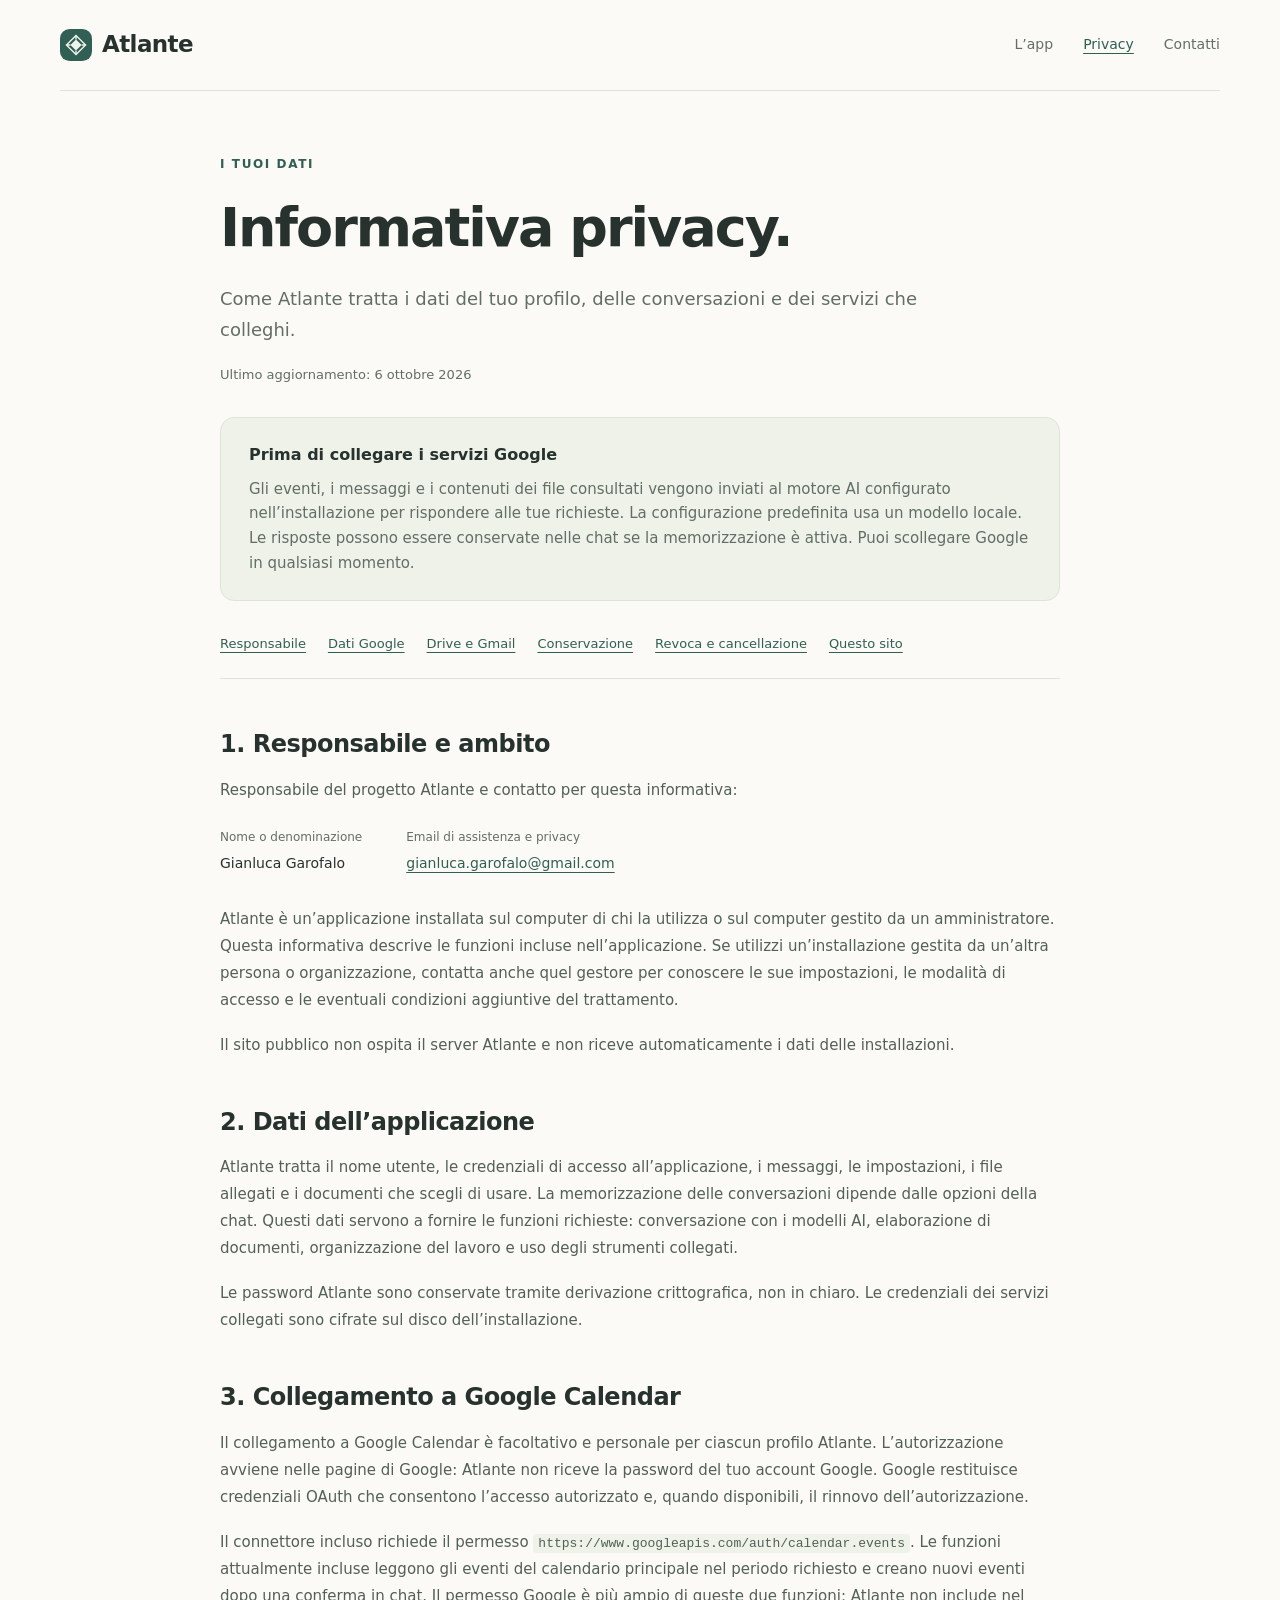
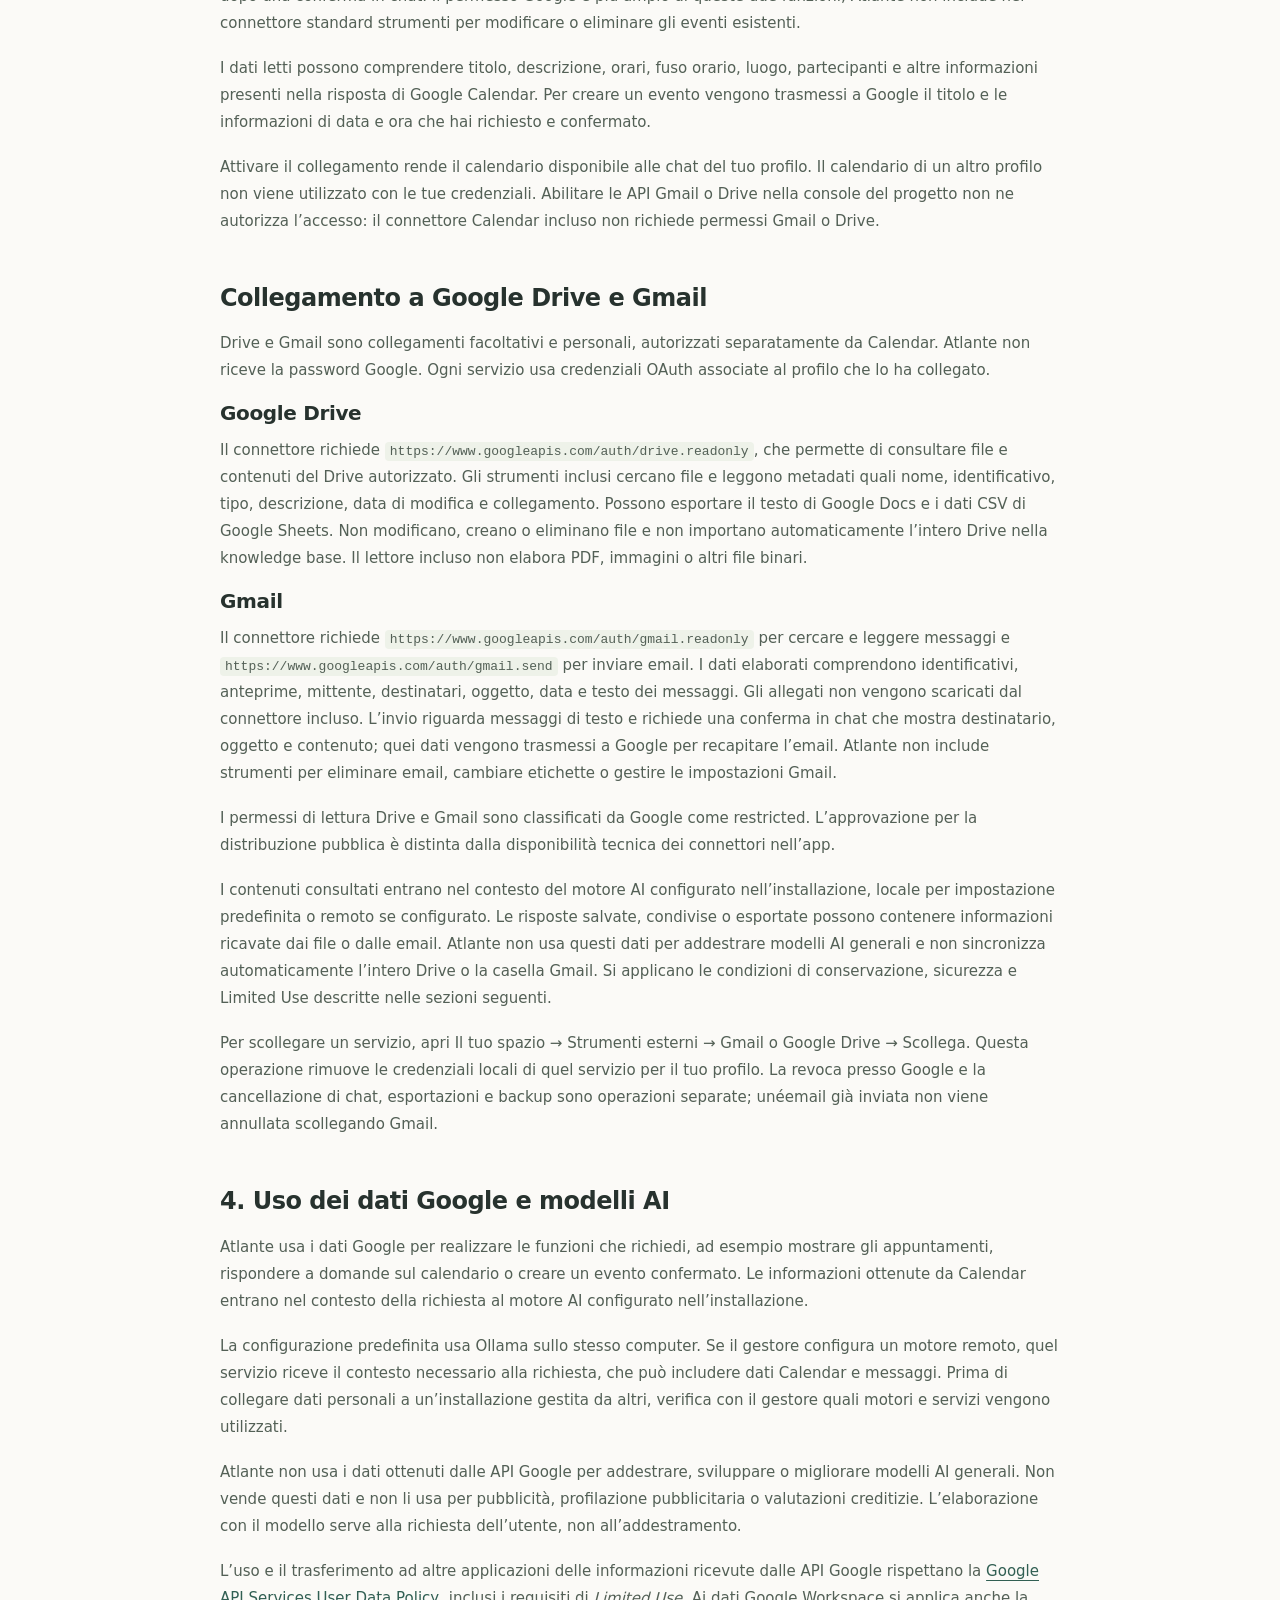
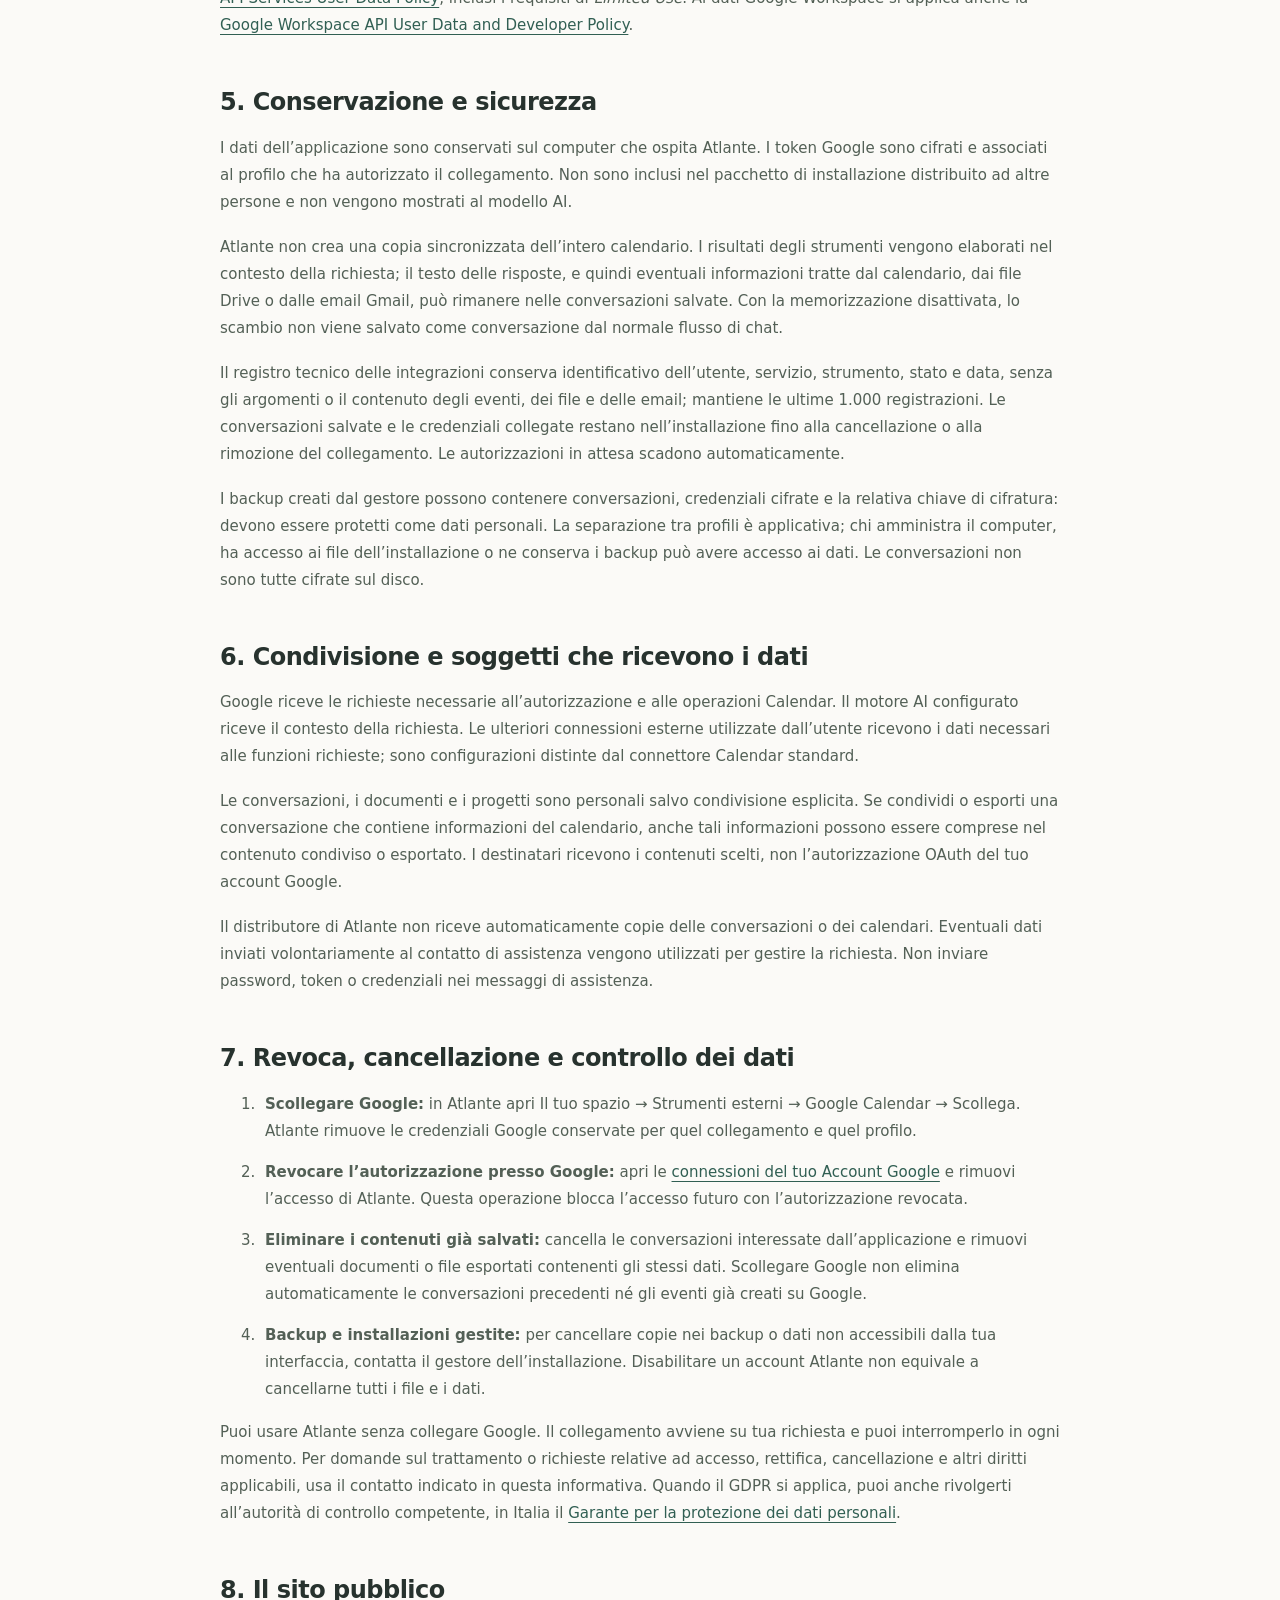
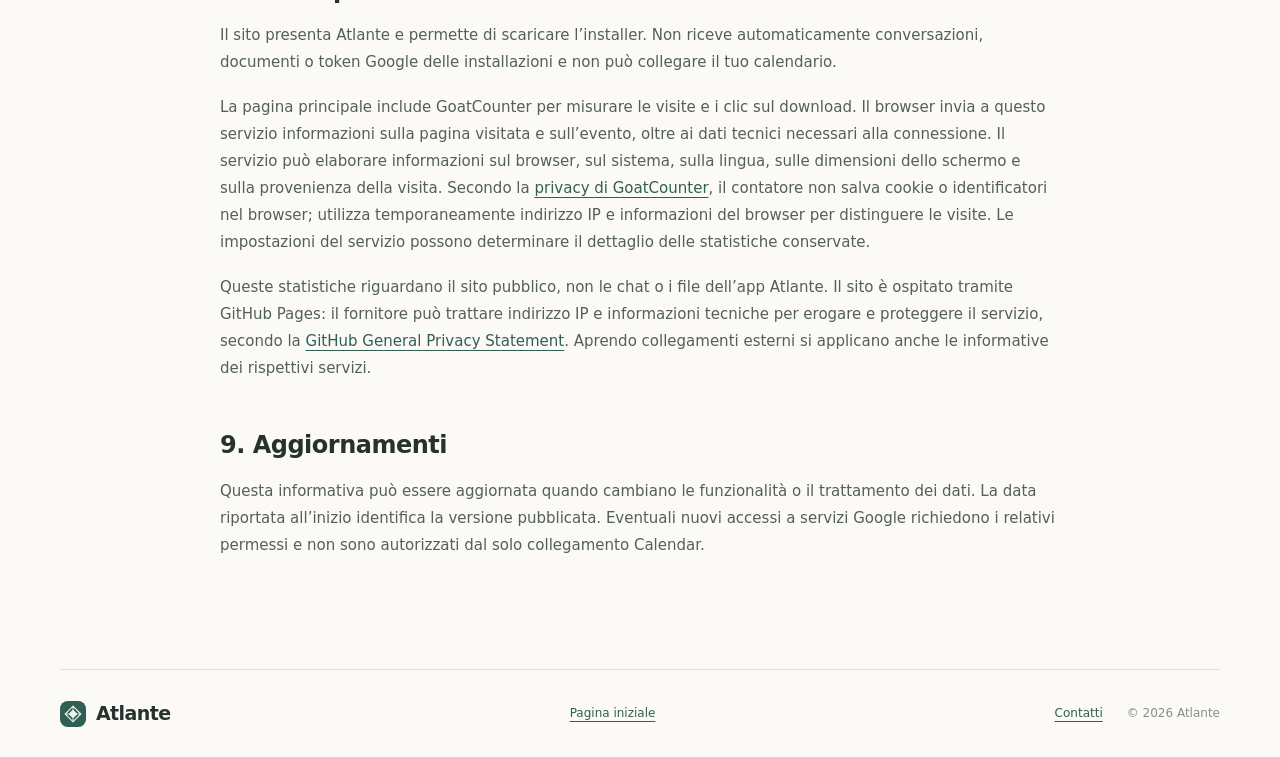
==== commit 02cf48ed: "update8" ====
--- a/privacy.html
+++ b/privacy.html
@@ -1,7 +1,7 @@
 <!doctype html>
 <html lang="it">
 <head><meta charset="utf-8"><meta name="viewport" content="width=device-width,initial-scale=1"><meta name="description" content="Come Atlante accede, usa, conserva e condivide i dati dell’app e di Google Calendar."><meta name="theme-color" content="#315f53"><title>Informativa privacy — Atlante</title><link rel="icon" href="assets/mark.svg" type="image/svg+xml"><link rel="stylesheet" href="assets/style.css"></head>
-<body><a class="skip" href="#contenuto">Vai al contenuto</a><header class="header wrap"><a class="brand" href="index.html"><img src="assets/mark.svg" alt="" width="32" height="32">Atlante</a><nav aria-label="Navigazione principale"><a href="index.html">L’app</a><a href="privacy.html" aria-current="page">Privacy</a><a href="index.html#contatti">Contatti</a></nav></header>
+<body><a class="skip" href="#contenuto">Vai al contenuto</a><header class="header wrap"><a class="brand" href="index.html"><img src="assets/mark.svg" alt="" width="32" height="32">Atlante</a><nav aria-label="Navigazione principale"><a href="index.html">L’app</a><a href="privacy.html" aria-current="page">Privacy</a><a href="privacy.html#responsabile">Contatti</a></nav></header>
 <main id="contenuto" class="wrap legal"><div class="legal-heading"><p class="eyebrow">I tuoi dati</p><h1>Informativa privacy.</h1><p class="lead">Come Atlante tratta i dati del tuo profilo, delle conversazioni e dei servizi che colleghi.</p><p class="updated">Ultimo aggiornamento: 6 ottobre 2026</p></div>
 <aside class="legal-summary" aria-label="Punti principali"><strong>Prima di collegare i servizi Google</strong><p>Gli eventi, i messaggi e i contenuti dei file consultati vengono inviati al motore AI configurato nell’installazione per rispondere alle tue richieste. La configurazione predefinita usa un modello locale. Le risposte possono essere conservate nelle chat se la memorizzazione è attiva. Puoi scollegare Google in qualsiasi momento.</p></aside>
 <nav class="contents" aria-label="Indice informativa"><a href="#responsabile">Responsabile</a><a href="#google">Dati Google</a><a href="#drive-gmail">Drive e Gmail</a><a href="#conservazione">Conservazione</a><a href="#controllo">Revoca e cancellazione</a><a href="#sito">Questo sito</a></nav>
@@ -13,6 +13,6 @@
 <section id="conservazione"><h2>5. Conservazione e sicurezza</h2><p>I dati dell’applicazione sono conservati sul computer che ospita Atlante. I token Google sono cifrati e associati al profilo che ha autorizzato il collegamento. Non sono inclusi nel pacchetto di installazione distribuito ad altre persone e non vengono mostrati al modello AI.</p><p>Atlante non crea una copia sincronizzata dell’intero calendario. I risultati degli strumenti vengono elaborati nel contesto della richiesta; il testo delle risposte, e quindi eventuali informazioni tratte dal calendario, dai file Drive o dalle email Gmail, può rimanere nelle conversazioni salvate. Con la memorizzazione disattivata, lo scambio non viene salvato come conversazione dal normale flusso di chat.</p><p>Il registro tecnico delle integrazioni conserva identificativo dell’utente, servizio, strumento, stato e data, senza gli argomenti o il contenuto degli eventi, dei file e delle email; mantiene le ultime 1.000 registrazioni. Le conversazioni salvate e le credenziali collegate restano nell’installazione fino alla cancellazione o alla rimozione del collegamento. Le autorizzazioni in attesa scadono automaticamente.</p><p>I backup creati dal gestore possono contenere conversazioni, credenziali cifrate e la relativa chiave di cifratura: devono essere protetti come dati personali. La separazione tra profili è applicativa; chi amministra il computer, ha accesso ai file dell’installazione o ne conserva i backup può avere accesso ai dati. Le conversazioni non sono tutte cifrate sul disco.</p></section>
 <section><h2>6. Condivisione e soggetti che ricevono i dati</h2><p>Google riceve le richieste necessarie all’autorizzazione e alle operazioni Calendar. Il motore AI configurato riceve il contesto della richiesta. Le ulteriori connessioni esterne utilizzate dall’utente ricevono i dati necessari alle funzioni richieste; sono configurazioni distinte dal connettore Calendar standard.</p><p>Le conversazioni, i documenti e i progetti sono personali salvo condivisione esplicita. Se condividi o esporti una conversazione che contiene informazioni del calendario, anche tali informazioni possono essere comprese nel contenuto condiviso o esportato. I destinatari ricevono i contenuti scelti, non l’autorizzazione OAuth del tuo account Google.</p><p>Il distributore di Atlante non riceve automaticamente copie delle conversazioni o dei calendari. Eventuali dati inviati volontariamente al contatto di assistenza vengono utilizzati per gestire la richiesta. Non inviare password, token o credenziali nei messaggi di assistenza.</p></section>
 <section id="controllo"><h2>7. Revoca, cancellazione e controllo dei dati</h2><ol><li><strong>Scollegare Google:</strong> in Atlante apri Il tuo spazio → Strumenti esterni → Google Calendar → Scollega. Atlante rimuove le credenziali Google conservate per quel collegamento e quel profilo.</li><li><strong>Revocare l’autorizzazione presso Google:</strong> apri le <a href="https://myaccount.google.com/connections">connessioni del tuo Account Google</a> e rimuovi l’accesso di Atlante. Questa operazione blocca l’accesso futuro con l’autorizzazione revocata.</li><li><strong>Eliminare i contenuti già salvati:</strong> cancella le conversazioni interessate dall’applicazione e rimuovi eventuali documenti o file esportati contenenti gli stessi dati. Scollegare Google non elimina automaticamente le conversazioni precedenti né gli eventi già creati su Google.</li><li><strong>Backup e installazioni gestite:</strong> per cancellare copie nei backup o dati non accessibili dalla tua interfaccia, contatta il gestore dell’installazione. Disabilitare un account Atlante non equivale a cancellarne tutti i file e i dati.</li></ol><p>Puoi usare Atlante senza collegare Google. Il collegamento avviene su tua richiesta e puoi interromperlo in ogni momento. Per domande sul trattamento o richieste relative ad accesso, rettifica, cancellazione e altri diritti applicabili, usa il contatto indicato in questa informativa. Quando il GDPR si applica, puoi anche rivolgerti all’autorità di controllo competente, in Italia il <a href="https://www.garanteprivacy.it/">Garante per la protezione dei dati personali</a>.</p></section>
-<section id="sito"><h2>8. Il sito pubblico</h2><p>Queste pagine sono statiche, senza moduli di registrazione, analisi del comportamento, script pubblicitari o cookie impostati dal codice del sito. Il sito non può collegare il tuo calendario e non riceve i token Google dell’applicazione.</p><p>Il sito è ospitato tramite GitHub Pages. Il fornitore di hosting può trattare indirizzo IP e informazioni tecniche della richiesta per erogare e proteggere il servizio, secondo la <a href="https://docs.github.com/en/site-policy/privacy-policies/github-general-privacy-statement">GitHub General Privacy Statement</a>. Aprendo i collegamenti a Google o ad altri siti si applicano anche le loro informative.</p></section>
+<section id="sito"><h2>8. Il sito pubblico</h2><p>Il sito presenta Atlante e permette di scaricare l’installer. Non riceve automaticamente conversazioni, documenti o token Google delle installazioni e non può collegare il tuo calendario.</p><p>La pagina principale include GoatCounter per misurare le visite e i clic sul download. Il browser invia a questo servizio informazioni sulla pagina visitata e sull’evento, oltre ai dati tecnici necessari alla connessione. Il servizio può elaborare informazioni sul browser, sul sistema, sulla lingua, sulle dimensioni dello schermo e sulla provenienza della visita. Secondo la <a href="https://www.goatcounter.com/help/privacy">privacy di GoatCounter</a>, il contatore non salva cookie o identificatori nel browser; utilizza temporaneamente indirizzo IP e informazioni del browser per distinguere le visite. Le impostazioni del servizio possono determinare il dettaglio delle statistiche conservate.</p><p>Queste statistiche riguardano il sito pubblico, non le chat o i file dell’app Atlante. Il sito è ospitato tramite GitHub Pages: il fornitore può trattare indirizzo IP e informazioni tecniche per erogare e proteggere il servizio, secondo la <a href="https://docs.github.com/en/site-policy/privacy-policies/github-general-privacy-statement">GitHub General Privacy Statement</a>. Aprendo collegamenti esterni si applicano anche le informative dei rispettivi servizi.</p></section>
 <section><h2>9. Aggiornamenti</h2><p>Questa informativa può essere aggiornata quando cambiano le funzionalità o il trattamento dei dati. La data riportata all’inizio identifica la versione pubblicata. Eventuali nuovi accessi a servizi Google richiedono i relativi permessi e non sono autorizzati dal solo collegamento Calendar.</p></section>
-</main><footer class="footer wrap"><a class="brand" href="index.html"><img src="assets/mark.svg" alt="" width="26" height="26">Atlante</a><a href="index.html">Pagina iniziale</a><a href="index.html#contatti">Contatti</a><span>© 2026 Atlante</span></footer></body></html>
+</main><footer class="footer wrap"><a class="brand" href="index.html"><img src="assets/mark.svg" alt="" width="26" height="26">Atlante</a><a href="index.html">Pagina iniziale</a><a href="privacy.html#responsabile">Contatti</a><span>© 2026 Atlante</span></footer></body></html>
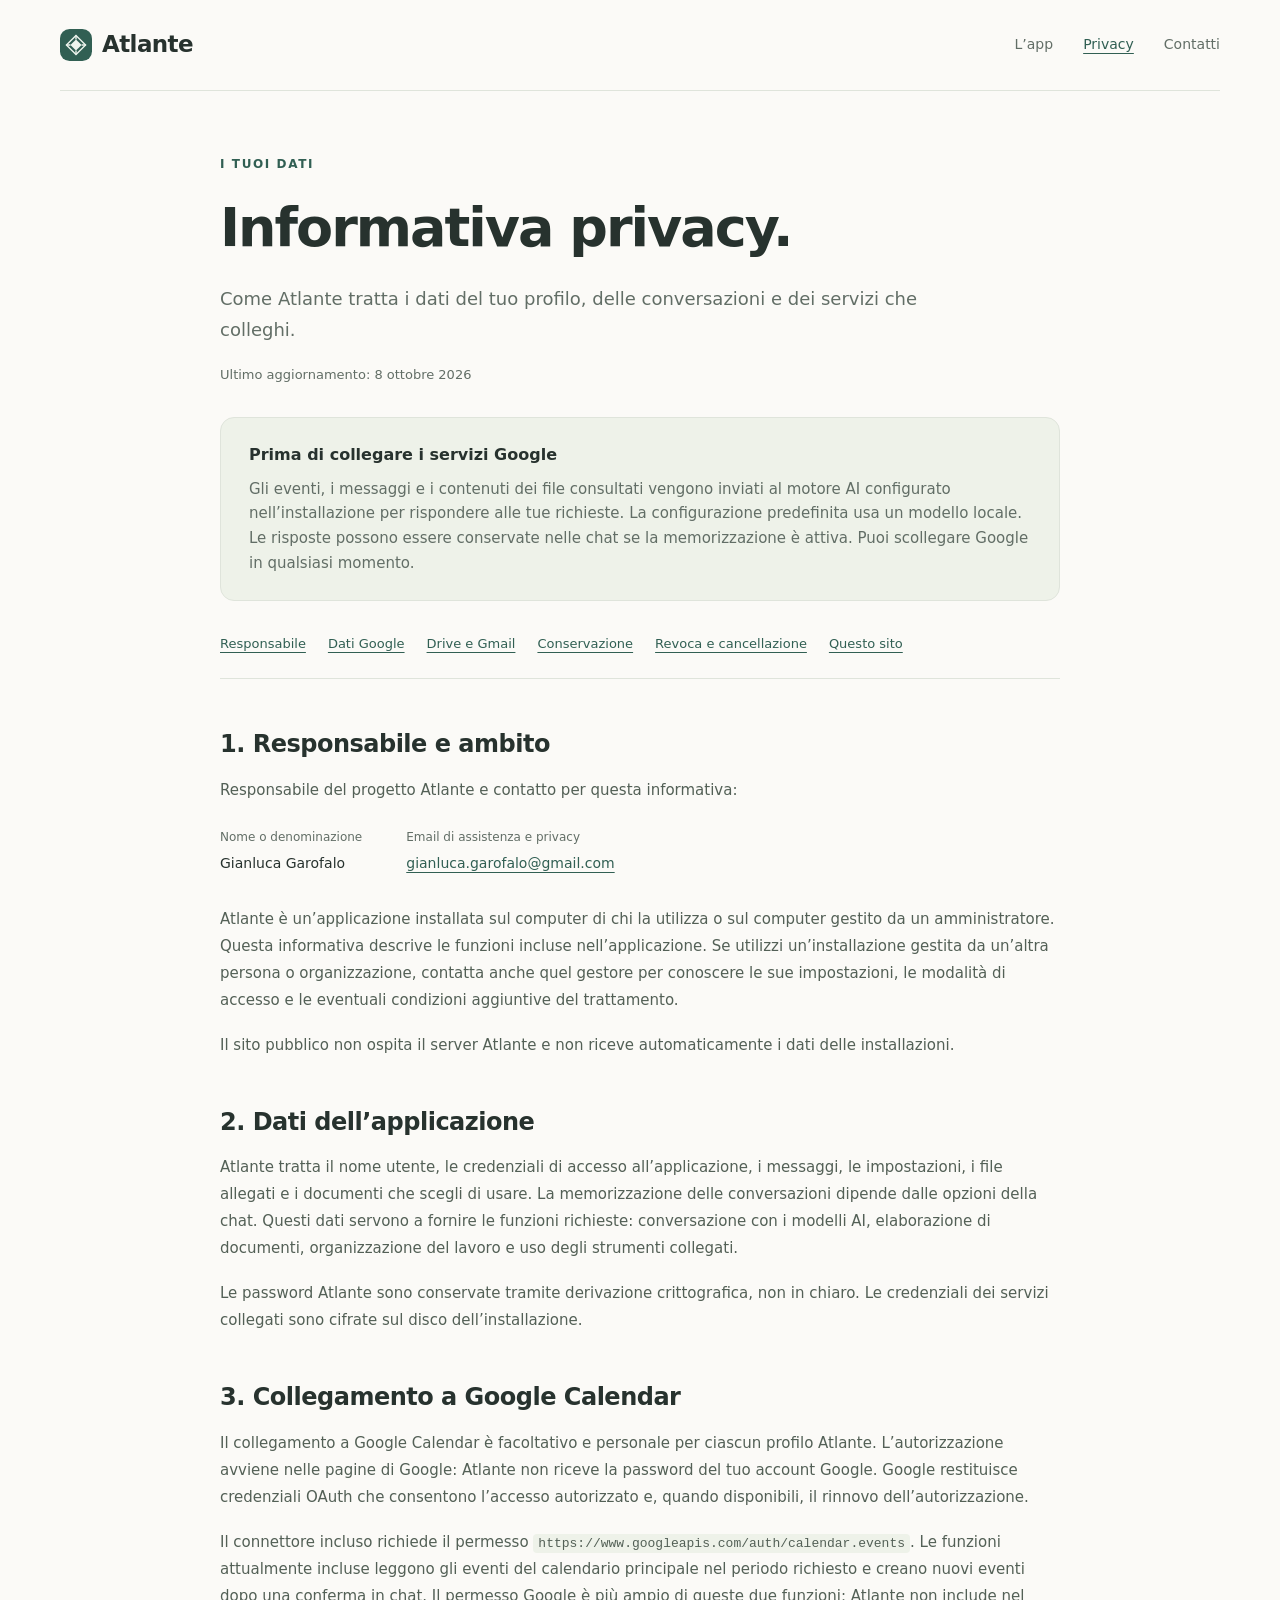
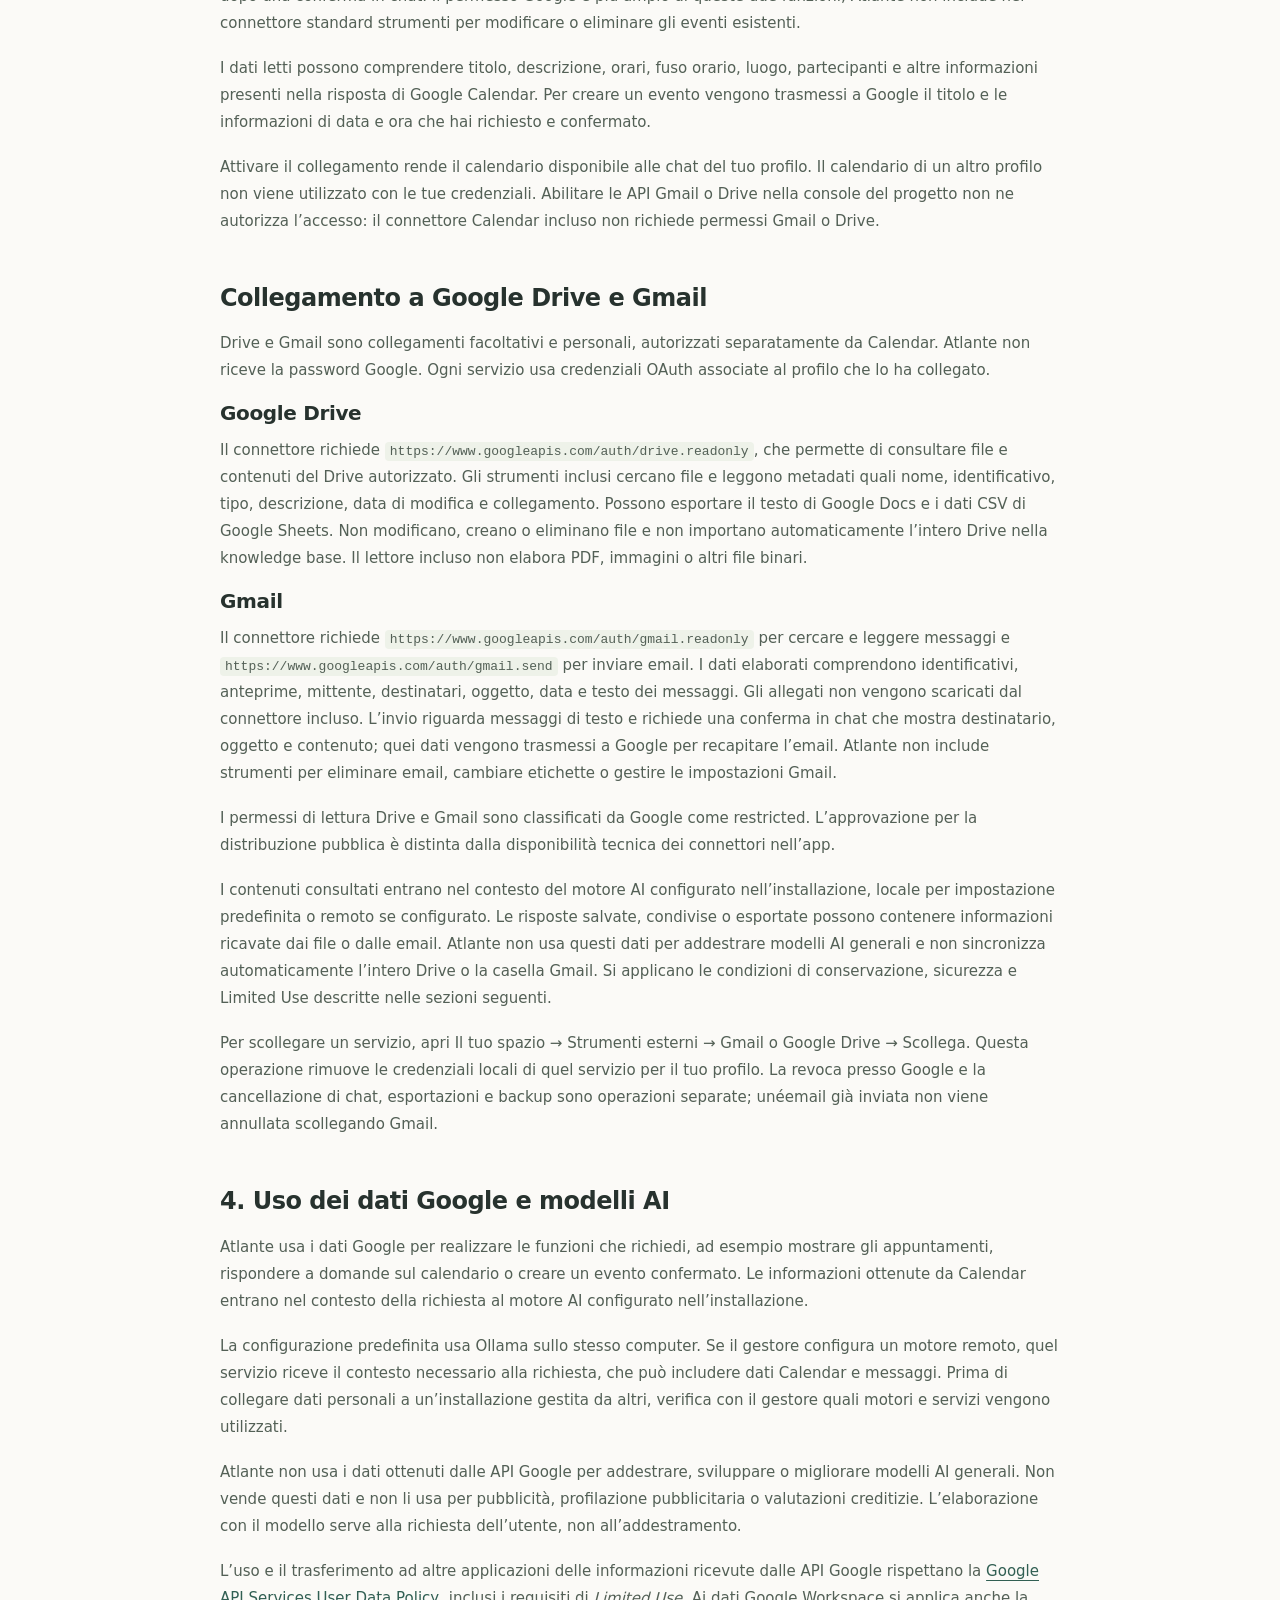
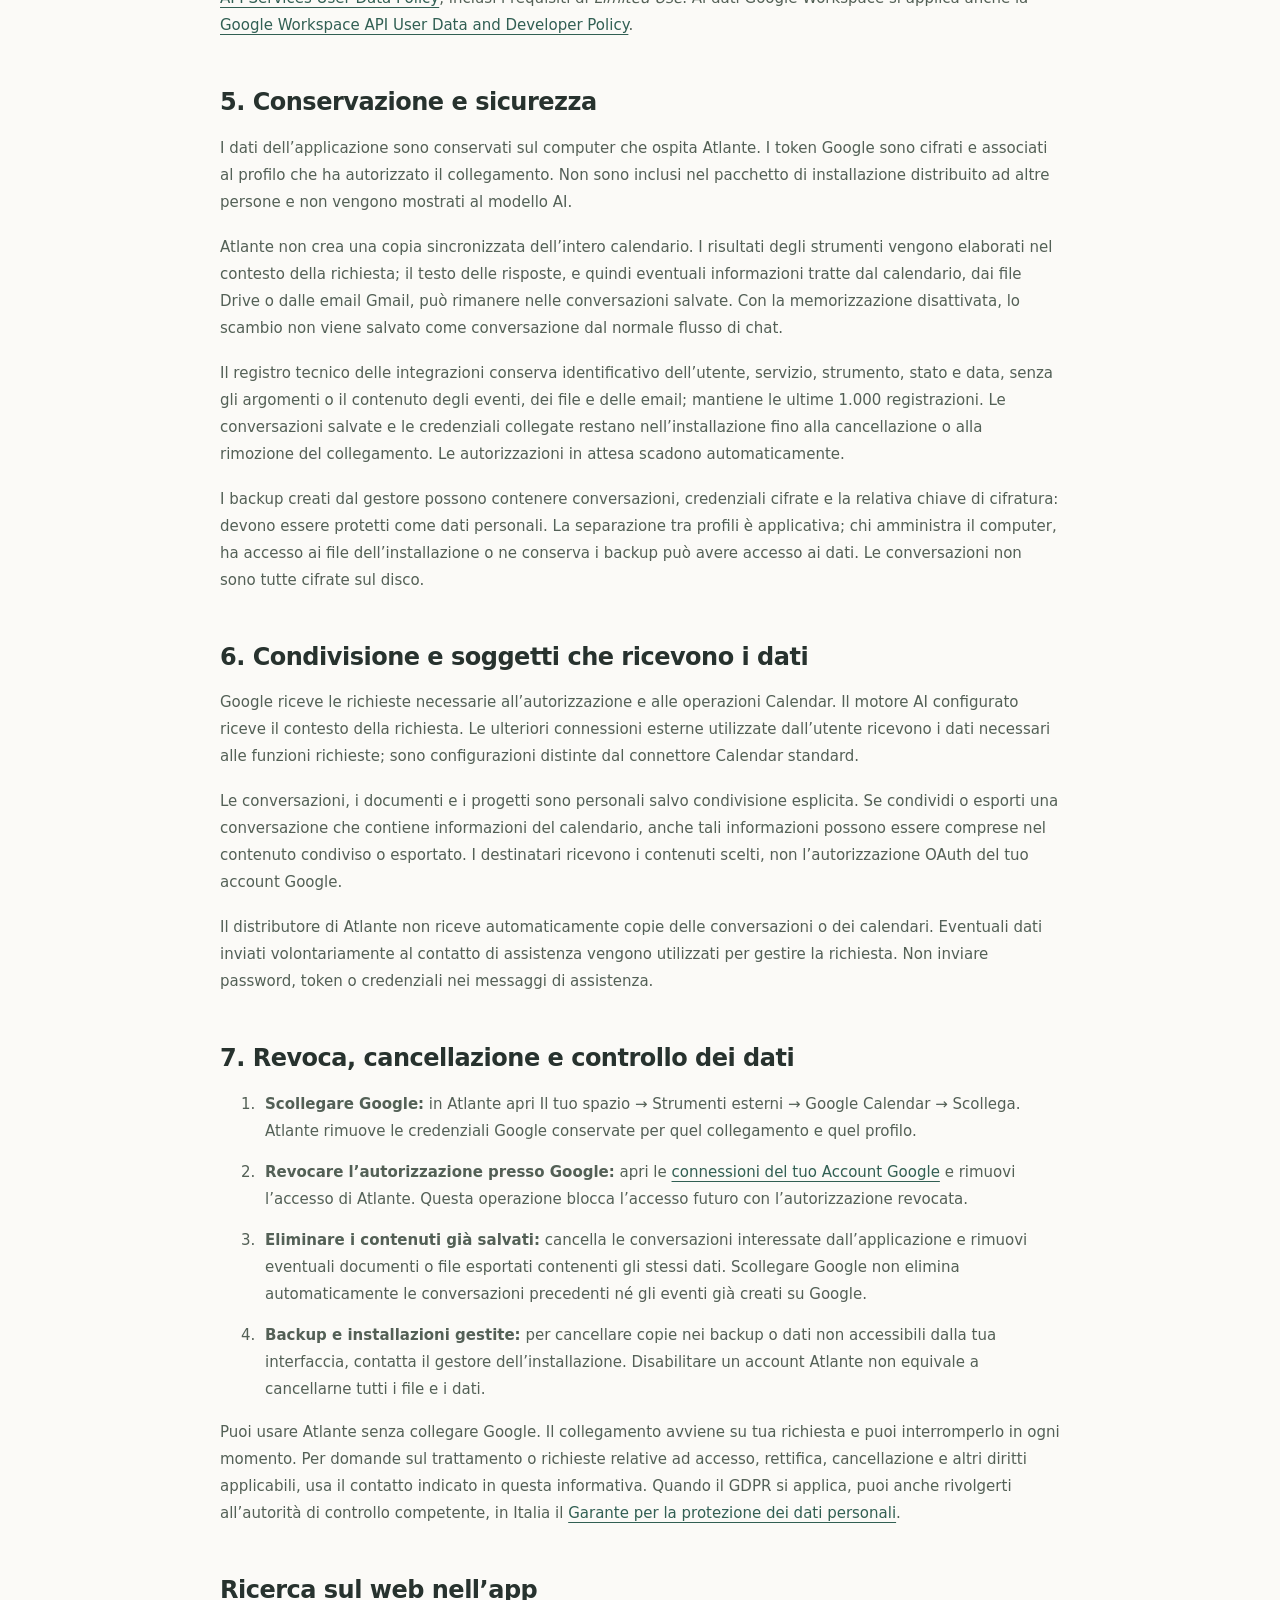
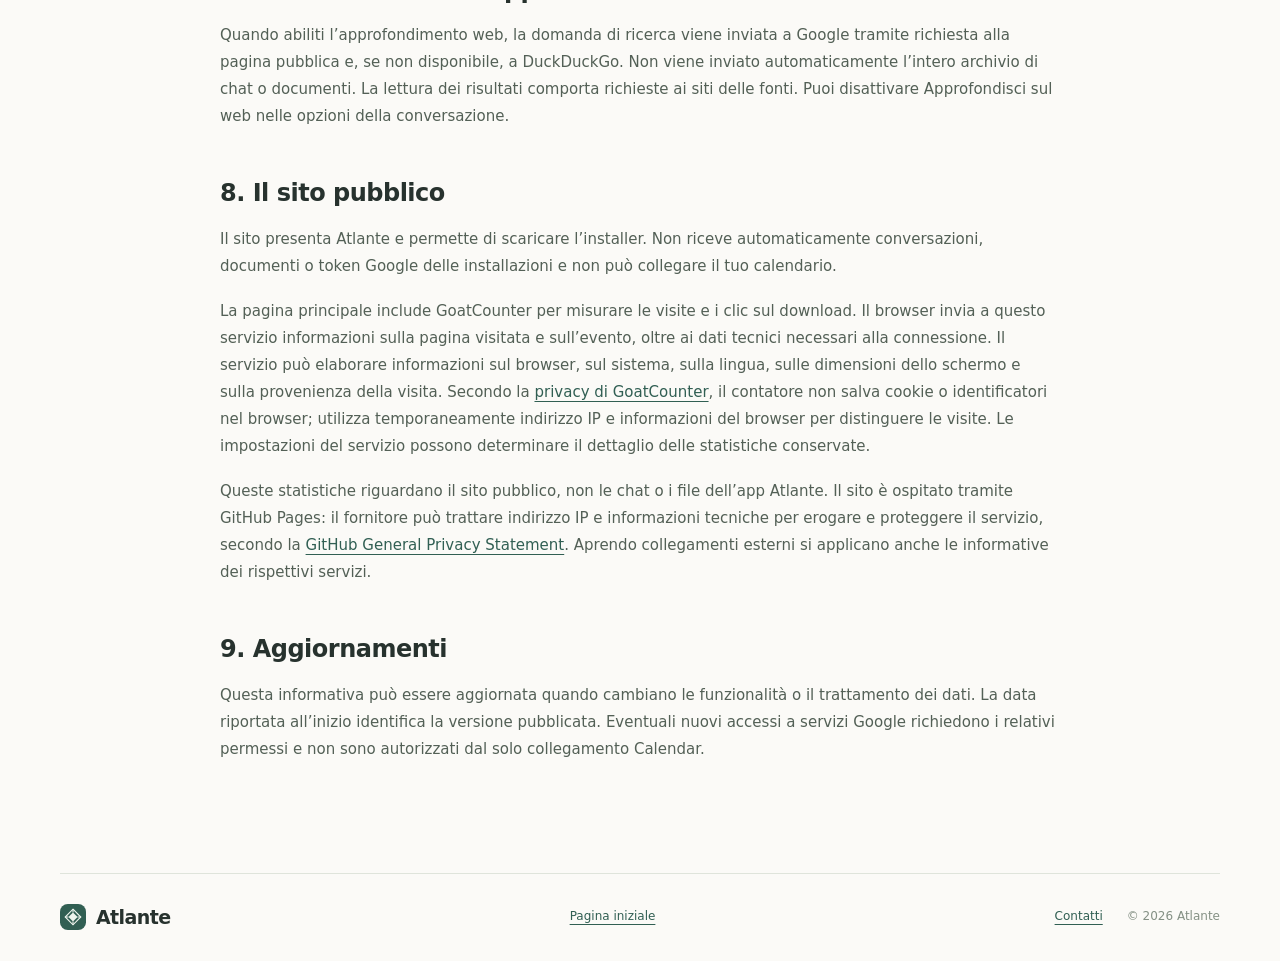
==== commit e67ad2d7: "update27" ====
--- a/privacy.html
+++ b/privacy.html
@@ -2,7 +2,7 @@
 <html lang="it">
 <head><meta charset="utf-8"><meta name="viewport" content="width=device-width,initial-scale=1"><meta name="description" content="Come Atlante accede, usa, conserva e condivide i dati dell’app e di Google Calendar."><meta name="theme-color" content="#315f53"><title>Informativa privacy — Atlante</title><link rel="icon" href="assets/mark.svg" type="image/svg+xml"><link rel="stylesheet" href="assets/style.css"></head>
 <body><a class="skip" href="#contenuto">Vai al contenuto</a><header class="header wrap"><a class="brand" href="index.html"><img src="assets/mark.svg" alt="" width="32" height="32">Atlante</a><nav aria-label="Navigazione principale"><a href="index.html">L’app</a><a href="privacy.html" aria-current="page">Privacy</a><a href="privacy.html#responsabile">Contatti</a></nav></header>
-<main id="contenuto" class="wrap legal"><div class="legal-heading"><p class="eyebrow">I tuoi dati</p><h1>Informativa privacy.</h1><p class="lead">Come Atlante tratta i dati del tuo profilo, delle conversazioni e dei servizi che colleghi.</p><p class="updated">Ultimo aggiornamento: 6 ottobre 2026</p></div>
+<main id="contenuto" class="wrap legal"><div class="legal-heading"><p class="eyebrow">I tuoi dati</p><h1>Informativa privacy.</h1><p class="lead">Come Atlante tratta i dati del tuo profilo, delle conversazioni e dei servizi che colleghi.</p><p class="updated">Ultimo aggiornamento: 8 ottobre 2026</p></div>
 <aside class="legal-summary" aria-label="Punti principali"><strong>Prima di collegare i servizi Google</strong><p>Gli eventi, i messaggi e i contenuti dei file consultati vengono inviati al motore AI configurato nell’installazione per rispondere alle tue richieste. La configurazione predefinita usa un modello locale. Le risposte possono essere conservate nelle chat se la memorizzazione è attiva. Puoi scollegare Google in qualsiasi momento.</p></aside>
 <nav class="contents" aria-label="Indice informativa"><a href="#responsabile">Responsabile</a><a href="#google">Dati Google</a><a href="#drive-gmail">Drive e Gmail</a><a href="#conservazione">Conservazione</a><a href="#controllo">Revoca e cancellazione</a><a href="#sito">Questo sito</a></nav>
 <section id="responsabile"><h2>1. Responsabile e ambito</h2><p>Responsabile del progetto Atlante e contatto per questa informativa:</p><dl class="contact-details"><div><dt>Nome o denominazione</dt><dd data-owner>Gianluca Garofalo</dd></div><div><dt>Email di assistenza e privacy</dt><dd data-email><a href="mailto:gianluca.garofalo@gmail.com">gianluca.garofalo@gmail.com</a></dd></div></dl><p>Atlante è un’applicazione installata sul computer di chi la utilizza o sul computer gestito da un amministratore. Questa informativa descrive le funzioni incluse nell’applicazione. Se utilizzi un’installazione gestita da un’altra persona o organizzazione, contatta anche quel gestore per conoscere le sue impostazioni, le modalità di accesso e le eventuali condizioni aggiuntive del trattamento.</p><p>Il sito pubblico non ospita il server Atlante e non riceve automaticamente i dati delle installazioni.</p></section>
@@ -13,6 +13,6 @@
 <section id="conservazione"><h2>5. Conservazione e sicurezza</h2><p>I dati dell’applicazione sono conservati sul computer che ospita Atlante. I token Google sono cifrati e associati al profilo che ha autorizzato il collegamento. Non sono inclusi nel pacchetto di installazione distribuito ad altre persone e non vengono mostrati al modello AI.</p><p>Atlante non crea una copia sincronizzata dell’intero calendario. I risultati degli strumenti vengono elaborati nel contesto della richiesta; il testo delle risposte, e quindi eventuali informazioni tratte dal calendario, dai file Drive o dalle email Gmail, può rimanere nelle conversazioni salvate. Con la memorizzazione disattivata, lo scambio non viene salvato come conversazione dal normale flusso di chat.</p><p>Il registro tecnico delle integrazioni conserva identificativo dell’utente, servizio, strumento, stato e data, senza gli argomenti o il contenuto degli eventi, dei file e delle email; mantiene le ultime 1.000 registrazioni. Le conversazioni salvate e le credenziali collegate restano nell’installazione fino alla cancellazione o alla rimozione del collegamento. Le autorizzazioni in attesa scadono automaticamente.</p><p>I backup creati dal gestore possono contenere conversazioni, credenziali cifrate e la relativa chiave di cifratura: devono essere protetti come dati personali. La separazione tra profili è applicativa; chi amministra il computer, ha accesso ai file dell’installazione o ne conserva i backup può avere accesso ai dati. Le conversazioni non sono tutte cifrate sul disco.</p></section>
 <section><h2>6. Condivisione e soggetti che ricevono i dati</h2><p>Google riceve le richieste necessarie all’autorizzazione e alle operazioni Calendar. Il motore AI configurato riceve il contesto della richiesta. Le ulteriori connessioni esterne utilizzate dall’utente ricevono i dati necessari alle funzioni richieste; sono configurazioni distinte dal connettore Calendar standard.</p><p>Le conversazioni, i documenti e i progetti sono personali salvo condivisione esplicita. Se condividi o esporti una conversazione che contiene informazioni del calendario, anche tali informazioni possono essere comprese nel contenuto condiviso o esportato. I destinatari ricevono i contenuti scelti, non l’autorizzazione OAuth del tuo account Google.</p><p>Il distributore di Atlante non riceve automaticamente copie delle conversazioni o dei calendari. Eventuali dati inviati volontariamente al contatto di assistenza vengono utilizzati per gestire la richiesta. Non inviare password, token o credenziali nei messaggi di assistenza.</p></section>
 <section id="controllo"><h2>7. Revoca, cancellazione e controllo dei dati</h2><ol><li><strong>Scollegare Google:</strong> in Atlante apri Il tuo spazio → Strumenti esterni → Google Calendar → Scollega. Atlante rimuove le credenziali Google conservate per quel collegamento e quel profilo.</li><li><strong>Revocare l’autorizzazione presso Google:</strong> apri le <a href="https://myaccount.google.com/connections">connessioni del tuo Account Google</a> e rimuovi l’accesso di Atlante. Questa operazione blocca l’accesso futuro con l’autorizzazione revocata.</li><li><strong>Eliminare i contenuti già salvati:</strong> cancella le conversazioni interessate dall’applicazione e rimuovi eventuali documenti o file esportati contenenti gli stessi dati. Scollegare Google non elimina automaticamente le conversazioni precedenti né gli eventi già creati su Google.</li><li><strong>Backup e installazioni gestite:</strong> per cancellare copie nei backup o dati non accessibili dalla tua interfaccia, contatta il gestore dell’installazione. Disabilitare un account Atlante non equivale a cancellarne tutti i file e i dati.</li></ol><p>Puoi usare Atlante senza collegare Google. Il collegamento avviene su tua richiesta e puoi interromperlo in ogni momento. Per domande sul trattamento o richieste relative ad accesso, rettifica, cancellazione e altri diritti applicabili, usa il contatto indicato in questa informativa. Quando il GDPR si applica, puoi anche rivolgerti all’autorità di controllo competente, in Italia il <a href="https://www.garanteprivacy.it/">Garante per la protezione dei dati personali</a>.</p></section>
-<section id="sito"><h2>8. Il sito pubblico</h2><p>Il sito presenta Atlante e permette di scaricare l’installer. Non riceve automaticamente conversazioni, documenti o token Google delle installazioni e non può collegare il tuo calendario.</p><p>La pagina principale include GoatCounter per misurare le visite e i clic sul download. Il browser invia a questo servizio informazioni sulla pagina visitata e sull’evento, oltre ai dati tecnici necessari alla connessione. Il servizio può elaborare informazioni sul browser, sul sistema, sulla lingua, sulle dimensioni dello schermo e sulla provenienza della visita. Secondo la <a href="https://www.goatcounter.com/help/privacy">privacy di GoatCounter</a>, il contatore non salva cookie o identificatori nel browser; utilizza temporaneamente indirizzo IP e informazioni del browser per distinguere le visite. Le impostazioni del servizio possono determinare il dettaglio delle statistiche conservate.</p><p>Queste statistiche riguardano il sito pubblico, non le chat o i file dell’app Atlante. Il sito è ospitato tramite GitHub Pages: il fornitore può trattare indirizzo IP e informazioni tecniche per erogare e proteggere il servizio, secondo la <a href="https://docs.github.com/en/site-policy/privacy-policies/github-general-privacy-statement">GitHub General Privacy Statement</a>. Aprendo collegamenti esterni si applicano anche le informative dei rispettivi servizi.</p></section>
+<section id="ricerca-web"><h2>Ricerca sul web nell’app</h2><p>Quando abiliti l’approfondimento web, la domanda di ricerca viene inviata a Google tramite richiesta alla pagina pubblica e, se non disponibile, a DuckDuckGo. Non viene inviato automaticamente l’intero archivio di chat o documenti. La lettura dei risultati comporta richieste ai siti delle fonti. Puoi disattivare Approfondisci sul web nelle opzioni della conversazione.</p></section><section id="sito"><h2>8. Il sito pubblico</h2><p>Il sito presenta Atlante e permette di scaricare l’installer. Non riceve automaticamente conversazioni, documenti o token Google delle installazioni e non può collegare il tuo calendario.</p><p>La pagina principale include GoatCounter per misurare le visite e i clic sul download. Il browser invia a questo servizio informazioni sulla pagina visitata e sull’evento, oltre ai dati tecnici necessari alla connessione. Il servizio può elaborare informazioni sul browser, sul sistema, sulla lingua, sulle dimensioni dello schermo e sulla provenienza della visita. Secondo la <a href="https://www.goatcounter.com/help/privacy">privacy di GoatCounter</a>, il contatore non salva cookie o identificatori nel browser; utilizza temporaneamente indirizzo IP e informazioni del browser per distinguere le visite. Le impostazioni del servizio possono determinare il dettaglio delle statistiche conservate.</p><p>Queste statistiche riguardano il sito pubblico, non le chat o i file dell’app Atlante. Il sito è ospitato tramite GitHub Pages: il fornitore può trattare indirizzo IP e informazioni tecniche per erogare e proteggere il servizio, secondo la <a href="https://docs.github.com/en/site-policy/privacy-policies/github-general-privacy-statement">GitHub General Privacy Statement</a>. Aprendo collegamenti esterni si applicano anche le informative dei rispettivi servizi.</p></section>
 <section><h2>9. Aggiornamenti</h2><p>Questa informativa può essere aggiornata quando cambiano le funzionalità o il trattamento dei dati. La data riportata all’inizio identifica la versione pubblicata. Eventuali nuovi accessi a servizi Google richiedono i relativi permessi e non sono autorizzati dal solo collegamento Calendar.</p></section>
 </main><footer class="footer wrap"><a class="brand" href="index.html"><img src="assets/mark.svg" alt="" width="26" height="26">Atlante</a><a href="index.html">Pagina iniziale</a><a href="privacy.html#responsabile">Contatti</a><span>© 2026 Atlante</span></footer></body></html>
